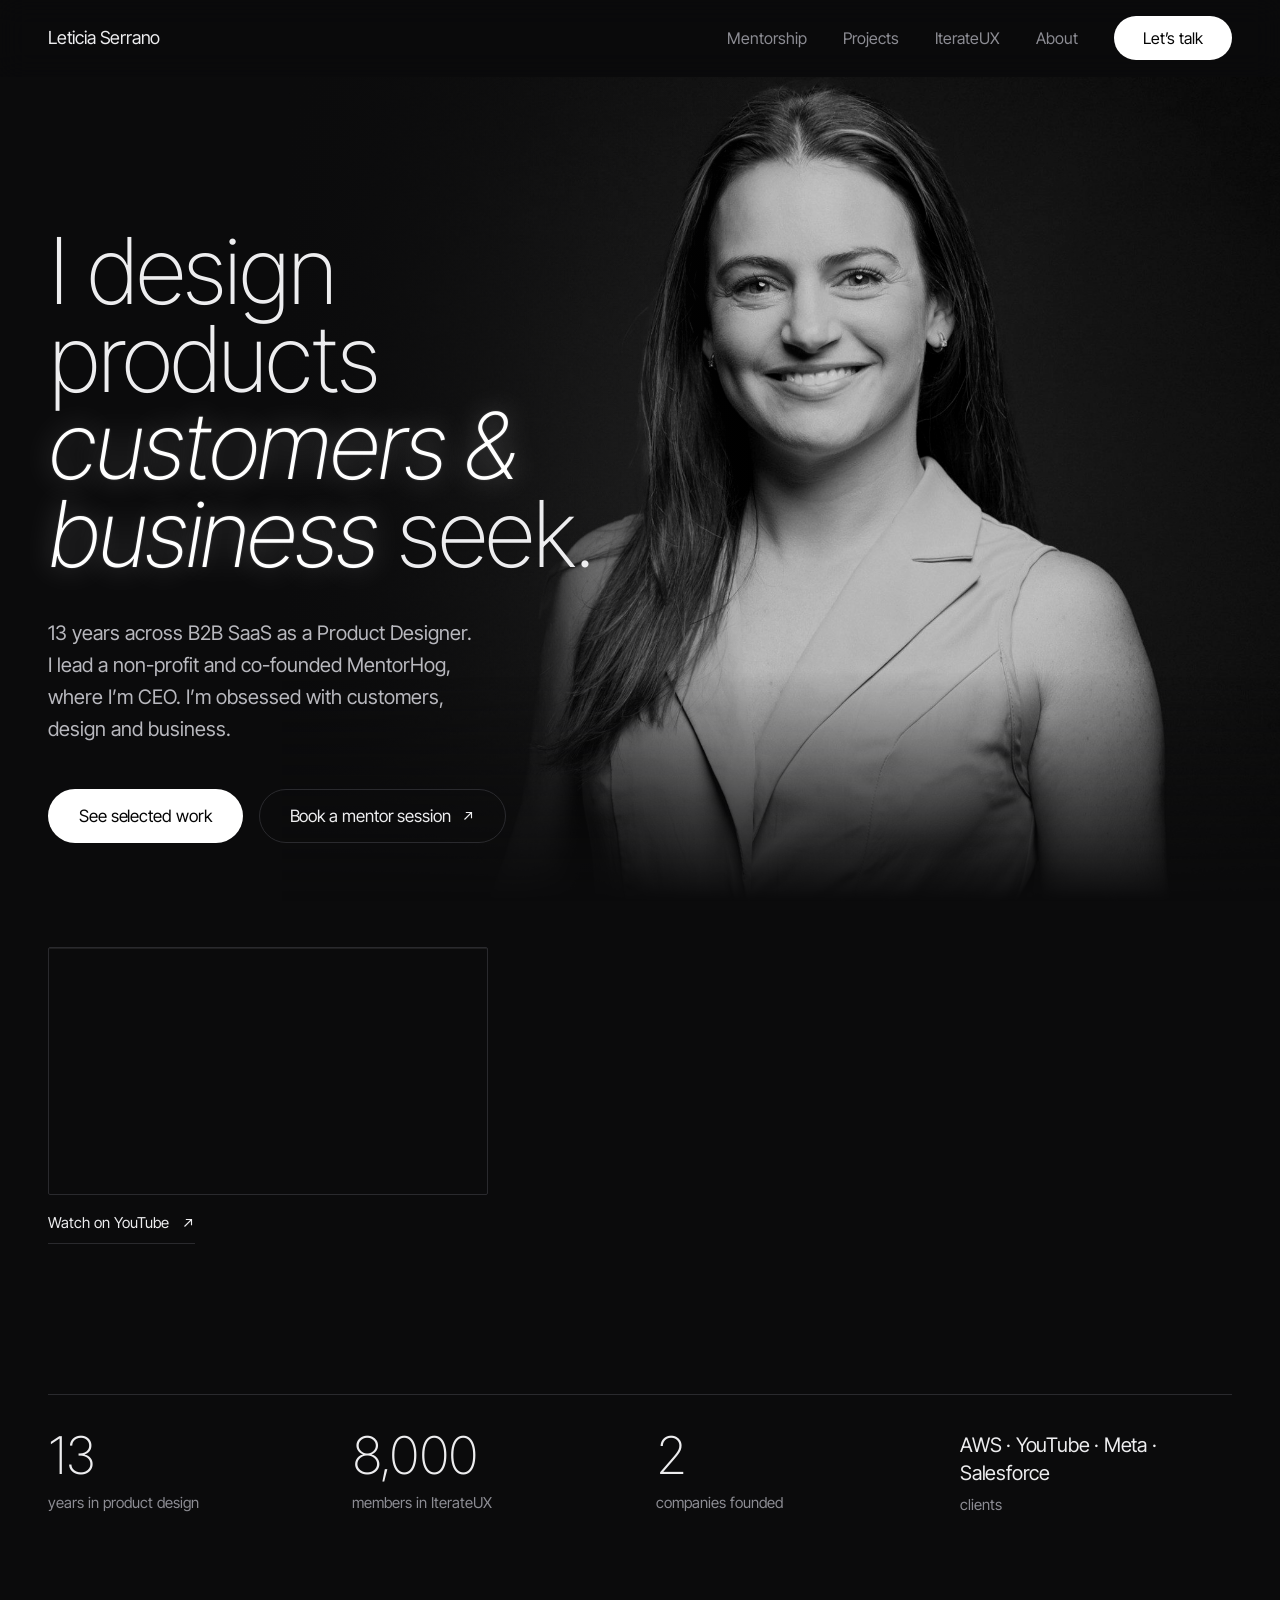
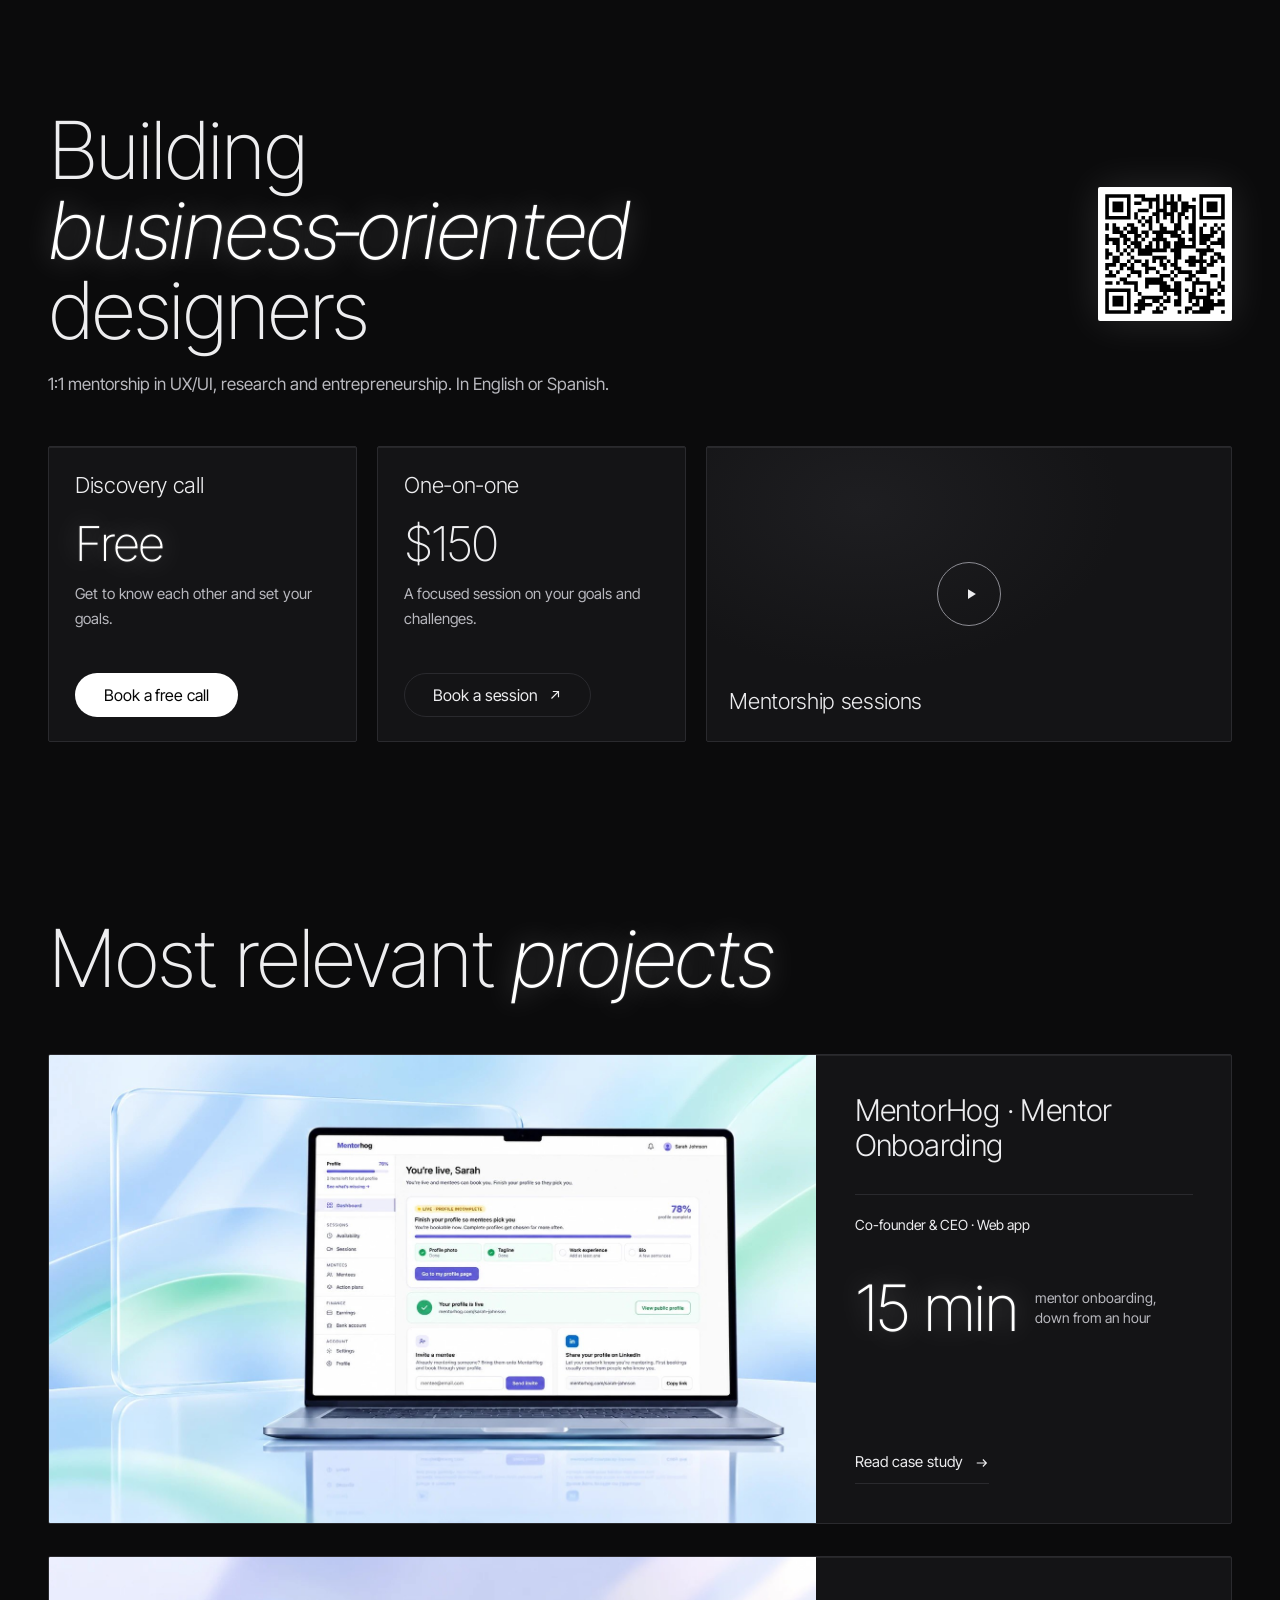
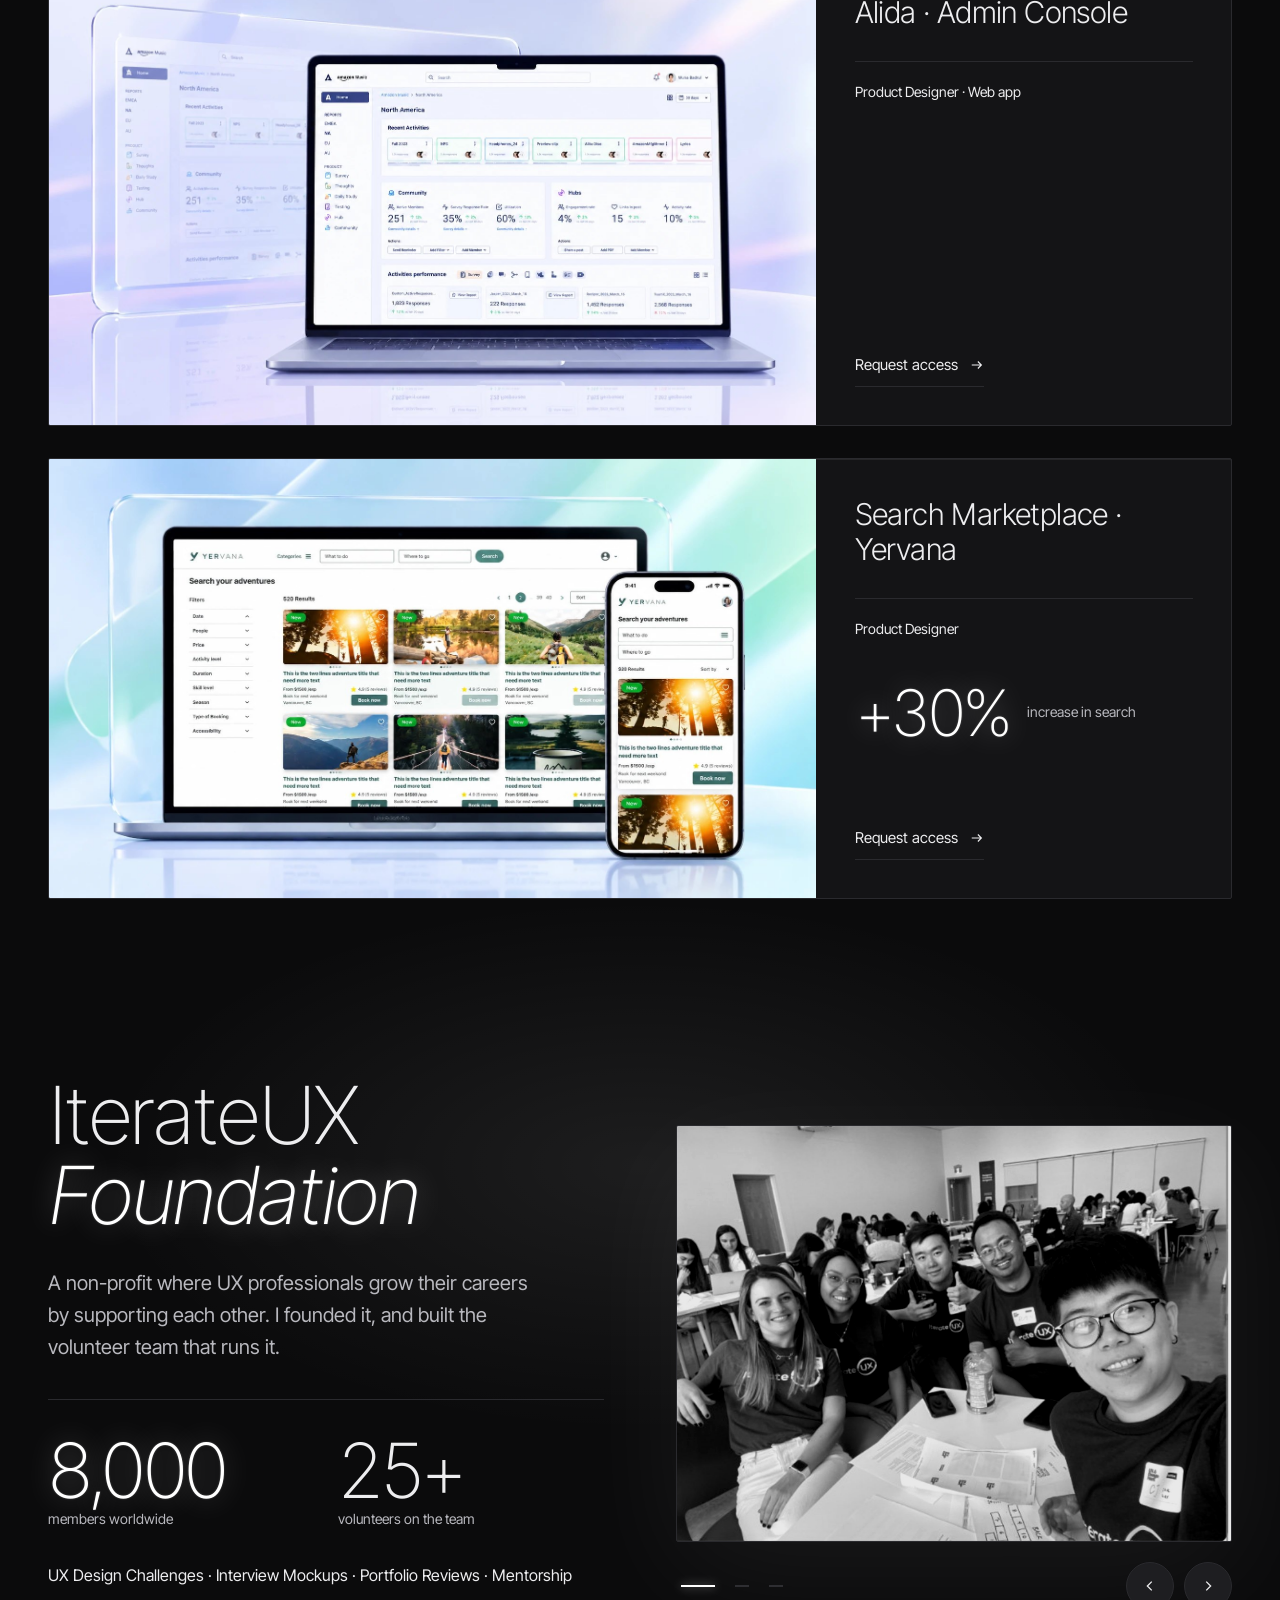
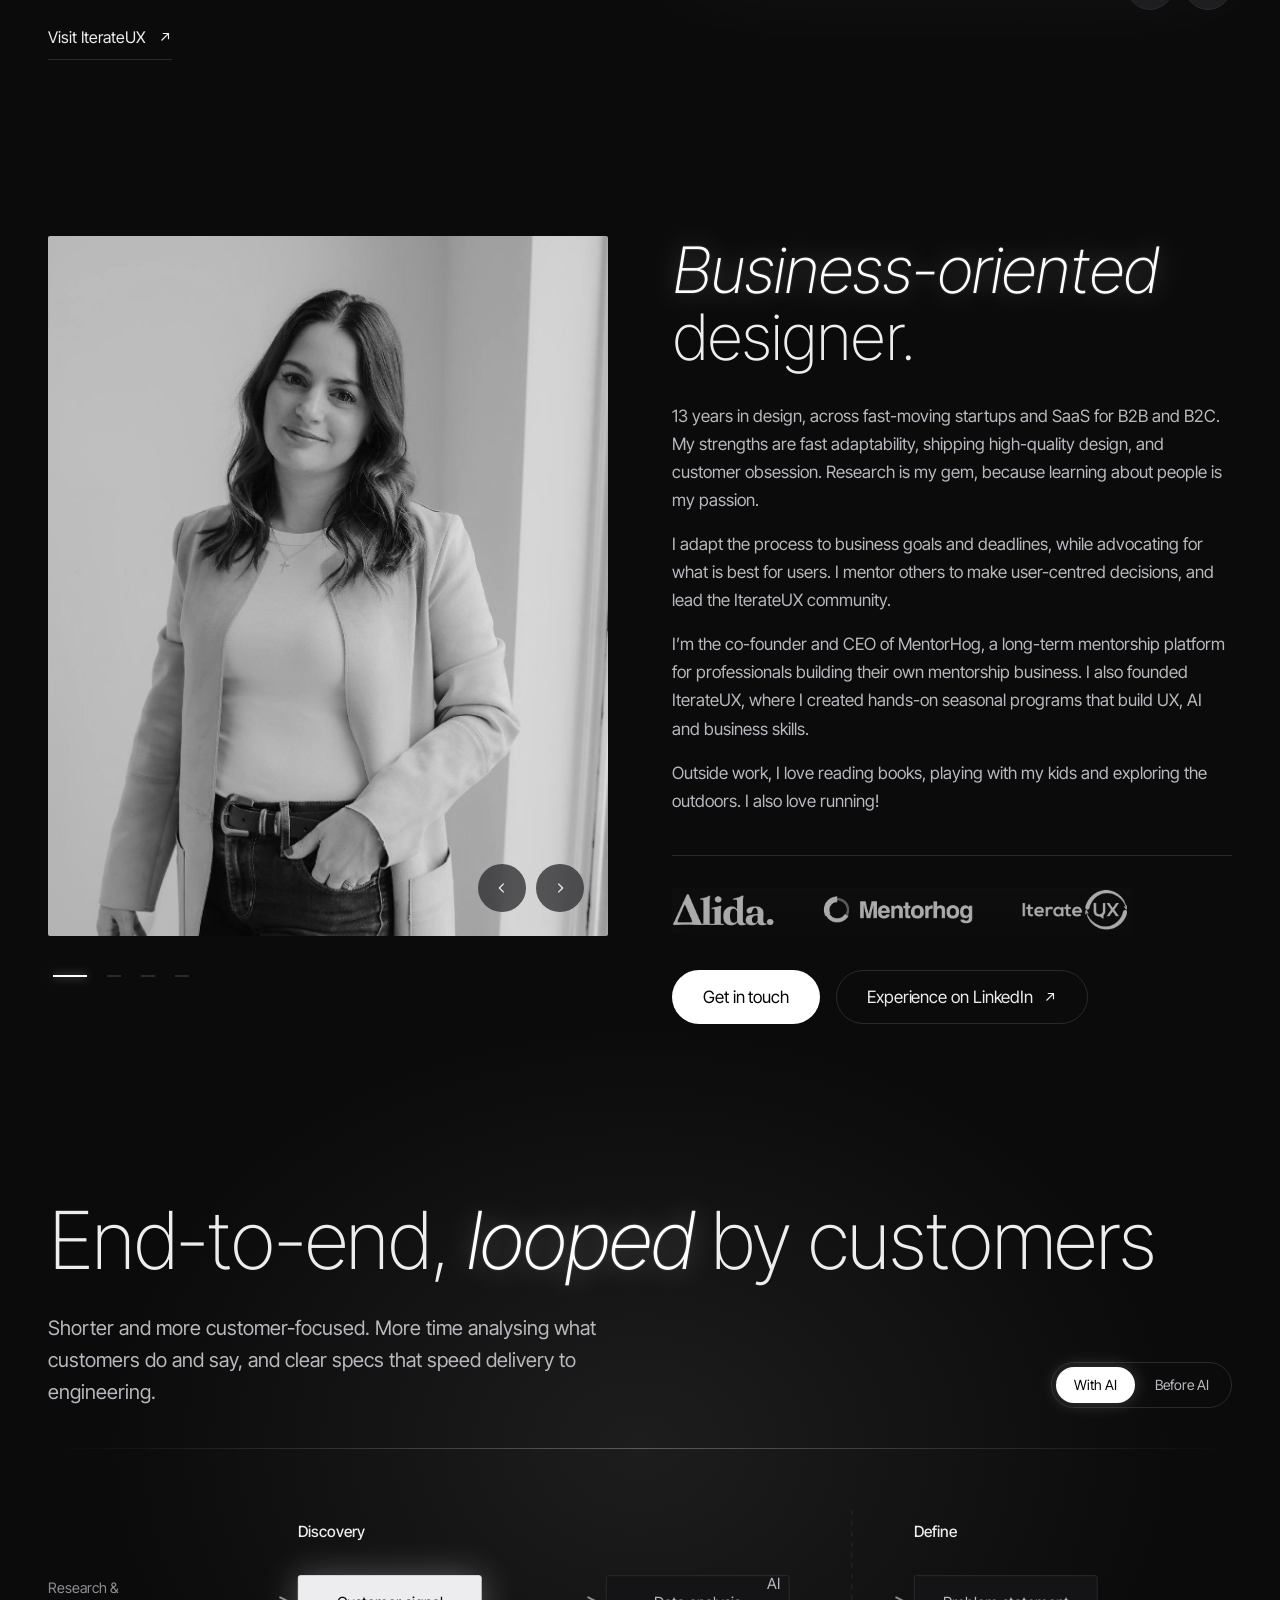
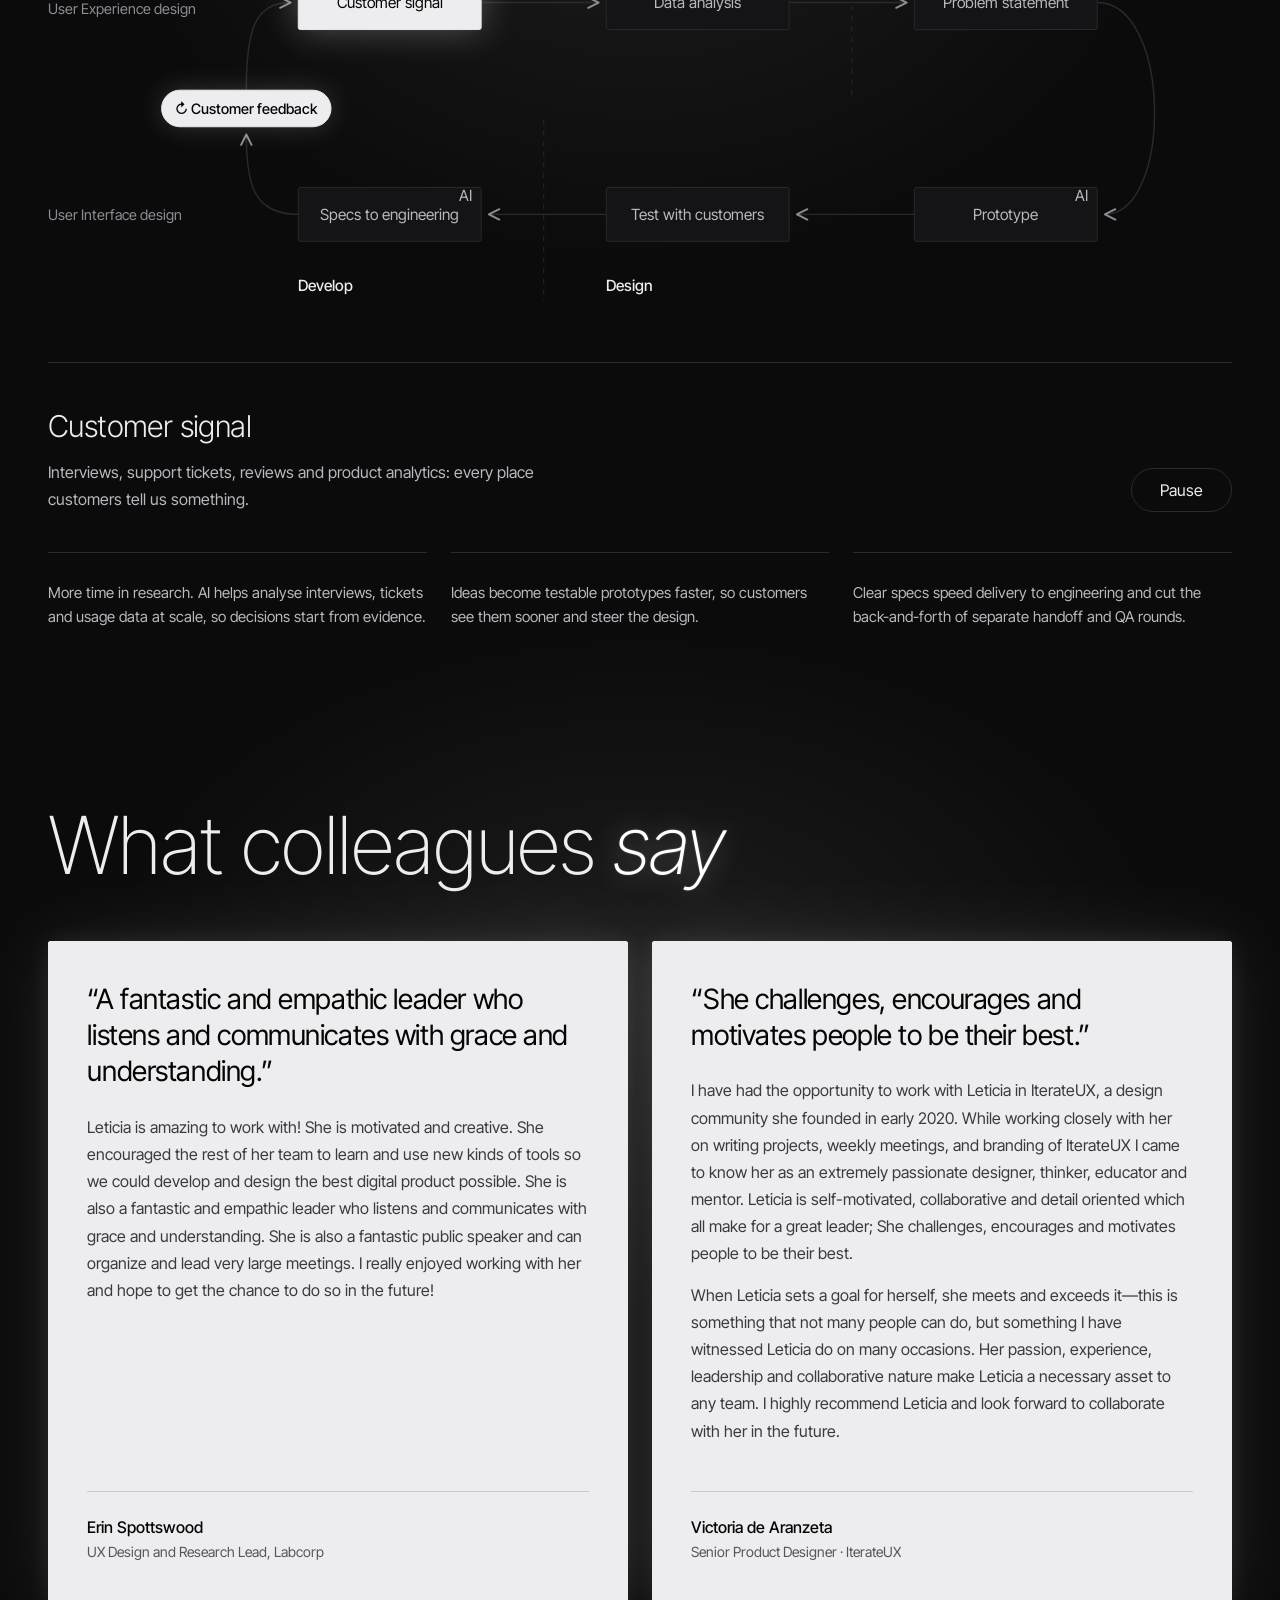
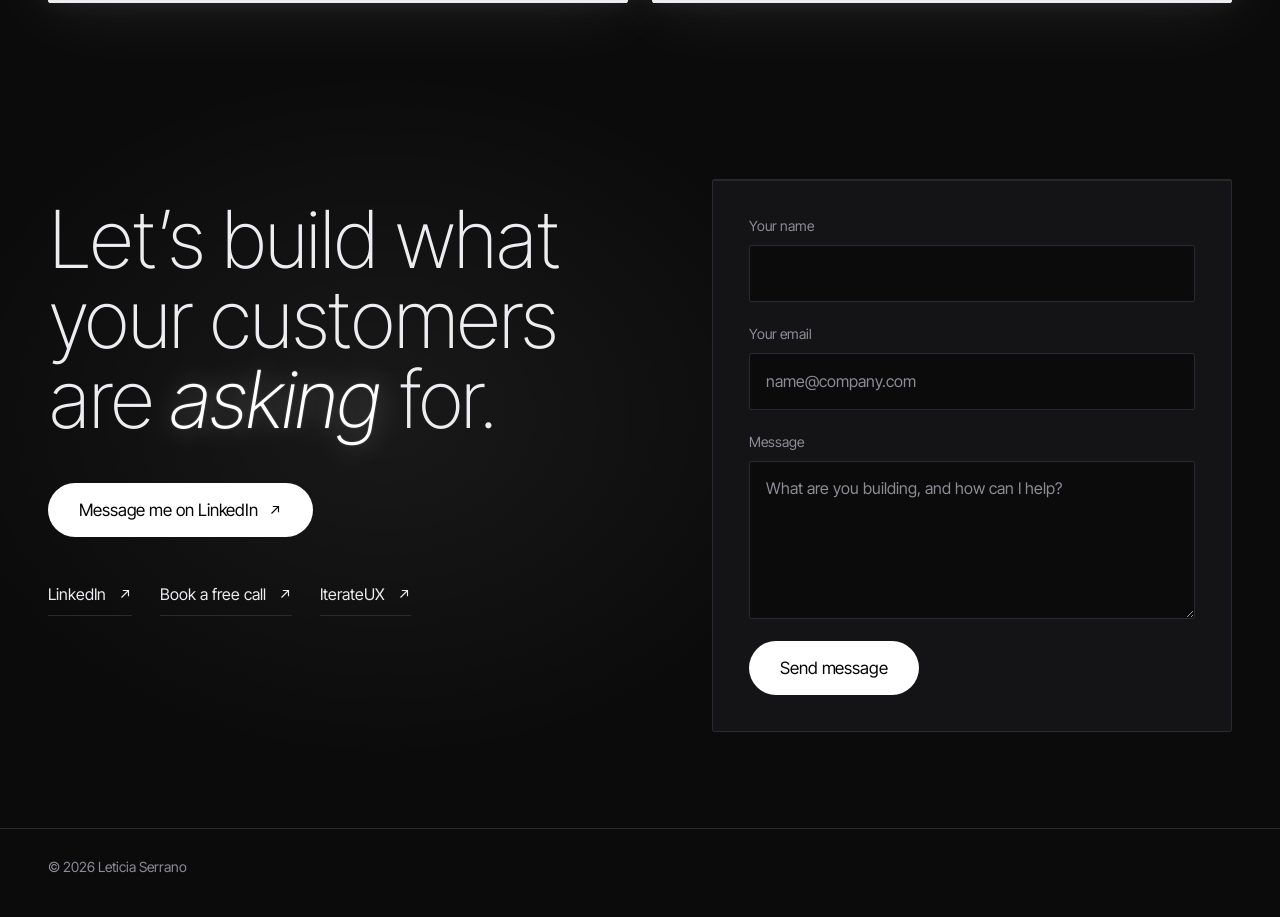
==== index.html @ 57ed372b "Leticia Serrano portfolio Static site for serranoleticia.com: home page, password-protected MentorHo" ====
<!doctype html>
<html lang="en" class="no-js">
<head>
  <meta charset="utf-8">
  <meta name="viewport" content="width=device-width, initial-scale=1">
  <title>Leticia Serrano</title>
  <meta name="description" content="Product designer with 13 years across B2B SaaS. I lead a non-profit and co-founded MentorHog, where I'm CEO. Obsessed with customers, design and business.">
  <meta name="theme-color" content="#0b0b0c">
  <meta property="og:title" content="Leticia Serrano: I design products customers &amp; business seek.">
  <meta property="og:description" content="13 years across B2B SaaS as a product designer. I lead a non-profit and co-founded MentorHog, where I'm CEO.">
  <meta property="og:type" content="website">
  <link rel="preconnect" href="https://fonts.googleapis.com">
  <link rel="preconnect" href="https://fonts.gstatic.com" crossorigin>
  <link rel="stylesheet" href="https://fonts.googleapis.com/css2?family=Inter+Tight:ital,wght@0,200;0,300;0,400;0,500;1,200;1,300&display=swap">
  <link rel="stylesheet" href="assets/styles.css">
</head>
<body>
  <a class="skip" href="#main">Skip to content</a>

  <header class="nav">
    <div class="wrap nav__inner">
      <a class="nav__brand" href="#top">Leticia Serrano</a>
      <button class="nav__toggle" type="button" aria-expanded="false" aria-controls="nav-links">Menu</button>
      <ul class="nav__links" id="nav-links">
        <li><a href="#mentoring">Mentorship</a></li>
        <li><a href="#projects">Projects</a></li>
        <li><a href="#iterateux">IterateUX</a></li>
        <li><a href="#about">About</a></li>
        <li><a class="btn btn--primary" href="#contact">Let’s talk</a></li>
      </ul>
    </div>
  </header>

  <main id="main">
    <!-- Hero -->
    <section class="hero hero--photo" id="top" data-spotlight>
      <!-- Full-screen portrait: black and white, with a light that reveals colour under the cursor -->
      <div class="hero__photo">
        <div class="hero__frame">
          <img class="hero__img" src="assets/img/hero-portrait.jpg" alt="Portrait of Leticia Serrano" width="2000" height="1334" fetchpriority="high">
          <img class="hero__img hero__img--color" src="assets/img/hero-portrait.jpg" alt="" aria-hidden="true" width="2000" height="1334">
          <span class="hero__shade" aria-hidden="true"></span>
        </div>
      </div>
      <div class="wrap">
        <h1 class="display-xl hero__title reveal">I design products <span class="lit">customers &amp; business</span> seek.</h1>
        <div class="hero__row">
          <div>
            <p class="body-l hero__lede reveal">13 years across B2B SaaS as a Product Designer. I lead a non-profit and co-founded MentorHog, where I’m CEO. I’m obsessed with customers, design and business.</p>
            <div class="hero__ctas reveal">
              <a class="btn btn--primary btn--lg" href="#projects">See selected work</a>
              <a class="btn btn--ghost btn--lg" href="https://mentorhog.com/mentors/mtr_P4smFbxZ8E8dBrhaFeLAexER" target="_blank" rel="noopener">Book a mentor session <svg class="arrow arrow--ne" viewBox="0 0 16 16" fill="none" stroke="currentColor" stroke-width="1.3" aria-hidden="true"><path d="M4 12L12 4M5.5 4H12v6.5"/></svg></a>
            </div>
          </div>

          <!-- YouTube loads only on click (faster page, no YouTube cookies until someone chooses to watch). -->
          <!-- data-autoplay: starts muted on load (browsers block autoplay with sound). Remove it to go back to click-to-play. -->
          <figure class="video reveal" data-video="9iLDzg0wjt0" data-start="0" data-autoplay>
            <button class="video__play" type="button" aria-label="Play the interview with Jakob Nielsen">
              <!-- Thumbnail comes from YouTube's image server; if it can't load, the dark card shows instead -->
              <img class="video__thumb" src="https://i.ytimg.com/vi/9iLDzg0wjt0/maxresdefault.jpg" alt="" loading="lazy" decoding="async" referrerpolicy="no-referrer">
              <span class="video__icon" aria-hidden="true">
                <svg width="18" height="18" viewBox="0 0 24 24" fill="currentColor"><path d="M8 5.5v13l10.5-6.5z"/></svg>
              </span>
              <span class="video__title">With Jakob Nielsen</span>
            </button>
            <figcaption class="video__cap">
              <!-- TODO: one line on what the interview covers -->
              <a class="link" href="https://www.youtube.com/watch?v=9iLDzg0wjt0" target="_blank" rel="noopener">Watch on YouTube
                <svg class="arrow arrow--ne" viewBox="0 0 16 16" fill="none" stroke="currentColor" stroke-width="1.3" aria-hidden="true"><path d="M4 12L12 4M5.5 4H12v6.5"/></svg>
              </a>
            </figcaption>
          </figure>
        </div>

        <dl class="stats reveal">
          <div><dt class="stat__value">13</dt><dd class="stat__label" style="margin:6px 0 0">years in product design</dd></div>
          <div><dt class="stat__value">8,000</dt><dd class="stat__label" style="margin:6px 0 0">members in IterateUX</dd></div>
          <div><dt class="stat__value">2</dt><dd class="stat__label" style="margin:6px 0 0">companies founded</dd></div>
          <div><dt class="stat__value stat__value--text">AWS · YouTube · Meta · Salesforce</dt><dd class="stat__label" style="margin:6px 0 0">clients</dd></div>
        </dl>
      </div>
    </section>

    <!-- Mentoring -->
    <section class="section" id="mentoring" aria-labelledby="mentoring-title">
      <div class="wrap">
        <div class="mentoring-head reveal">
          <div>
            <h2 class="display" id="mentoring-title" style="max-width:18ch">Building <span class="lit" style="white-space:nowrap">business&#8209;oriented</span> designers</h2>
            <p class="body" style="margin-top:20px;font-size:17px">1:1 mentorship in UX/UI, research and entrepreneurship. In English or Spanish.</p>
          </div>
          <!-- QR encodes the MentorHog profile URL. If that URL changes, regenerate assets/img/qr-mentorhog.svg -->
          <a class="qr" href="https://mentorhog.com/mentors/mtr_P4smFbxZ8E8dBrhaFeLAexER" target="_blank" rel="noopener" aria-label="Book a mentoring session on MentorHog"><img src="assets/img/qr-mentorhog.svg" alt="" width="134" height="134"></a>
        </div>

        <div class="offers">
          <article class="card offer reveal">
            <div class="offer__head"><h3 class="h3 offer__name">Discovery call</h3></div>
            <p class="offer__price glow">Free</p>
            <p class="body">Get to know each other and set your goals.</p>
            <a class="btn btn--primary " href="https://mentorhog.com/mentors/mtr_P4smFbxZ8E8dBrhaFeLAexER" target="_blank" rel="noopener">Book a free call</a>
          </article>
          <article class="card offer reveal">
            <div class="offer__head"><h3 class="h3 offer__name">One-on-one</h3></div>
            <p class="offer__price">$150</p>
            <p class="body">A focused session on your goals and challenges.</p>
            <a class="btn btn--ghost " href="https://mentorhog.com/mentors/mtr_P4smFbxZ8E8dBrhaFeLAexER" target="_blank" rel="noopener">Book a session
              <svg class="arrow" viewBox="0 0 16 16" fill="none" stroke="currentColor" stroke-width="1.3" aria-hidden="true"><path d="M4 12L12 4M5.5 4H12v6.5"/></svg>
            </a>
          </article>
          <div class="offers__video reveal">
            <figure class="video" data-video="arRWCrsRCpI" data-start="0">
              <button class="video__play" type="button" aria-label="Play the video about my mentorship sessions">
                <img class="video__thumb" src="https://i.ytimg.com/vi/arRWCrsRCpI/maxresdefault.jpg" alt="" loading="lazy" decoding="async" referrerpolicy="no-referrer">
                <span class="video__icon" aria-hidden="true">
                  <svg width="18" height="18" viewBox="0 0 24 24" fill="currentColor"><path d="M8 5.5v13l10.5-6.5z"/></svg>
                </span>
                <span class="video__title">Mentorship sessions</span>
              </button>
            </figure>
          </div>
        </div>
      </div>
    </section>

    <!-- Projects -->
    <section class="section" id="projects" aria-labelledby="projects-title">
      <div class="wrap">
        <div class="section-head reveal">
          <h2 class="display" id="projects-title">Most relevant <span class="lit">projects</span></h2>
        </div>

        <div class="projects">
          <article class="project reveal">
            <a class="project__media" href="case-study/mentor-onboarding.html" tabindex="-1" aria-hidden="true"><img src="assets/img/mentorhog-dashboard.jpg" alt="" loading="lazy" width="1606" height="979"></a>
            <div class="project__body">
              <h3 class="project__title">MentorHog · Mentor Onboarding</h3>
              <p class="project__meta">Co-founder &amp; CEO · Web app</p>
              <div class="project__metric">
                <span class="num glow">15 min</span>
                <span class="what">mentor onboarding, down from an hour</span>
              </div>
              <a class="link" href="case-study/mentor-onboarding.html">Read case study
                <svg class="arrow" viewBox="0 0 16 16" fill="none" stroke="currentColor" stroke-width="1.3" aria-hidden="true"><path d="M2 8h11M9 4l4 4-4 4"/></svg>
              </a>
            </div>
          </article>

          <article class="project reveal">
            <div class="project__media"><img src="assets/img/alida-console.jpg" alt="Alida admin console on a laptop: recent activities, community and hub metrics for North America" loading="lazy" width="1605" height="980"></div>
            <div class="project__body">
              <h3 class="project__title">Alida · Admin Console</h3>
              <p class="project__meta">Product Designer · Web app</p>
              <a class="link" href="case-study/alida-admin-console.html">Request access
                <svg class="arrow" viewBox="0 0 16 16" fill="none" stroke="currentColor" stroke-width="1.3" aria-hidden="true"><path d="M2 8h11M9 4l4 4-4 4"/></svg>
              </a>
            </div>
          </article>

          <article class="project reveal">
            <div class="project__media"><img src="assets/img/yervana-marketplace.jpg" alt="Yervana adventure marketplace: search results with filters on a laptop and the same search on a phone" loading="lazy" width="1658" height="949"></div>
            <div class="project__body">
              <h3 class="project__title">Search Marketplace · Yervana</h3>
              <p class="project__meta">Product Designer</p>
              <div class="project__metric">
                <span class="num glow">+30%</span>
                <span class="what">increase in search</span>
              </div>
              <a class="link" href="case-study/yervana-marketplace.html">Request access
                <svg class="arrow" viewBox="0 0 16 16" fill="none" stroke="currentColor" stroke-width="1.3" aria-hidden="true"><path d="M2 8h11M9 4l4 4-4 4"/></svg>
              </a>
            </div>
          </article>
        </div>
      </div>
    </section>

    <!-- IterateUX -->
    <section class="section section--spot" id="iterateux" aria-labelledby="iux-title">
      <div class="wrap split">
        <div class="reveal">
          <h2 class="display" id="iux-title">IterateUX<br><span class="lit">Foundation</span></h2>
          <p class="body-l" style="margin-top:32px;max-width:40ch">A non-profit where UX professionals grow their careers by supporting each other. I founded it, and built the volunteer team that runs it.</p>
          <div class="metrics-2">
            <div><div class="big-num glow">8,000</div><div class="small" style="color:var(--soft)">members worldwide</div></div>
            <div><div class="big-num">25+</div><div class="small" style="color:var(--soft)">volunteers on the team</div></div>
          </div>
          <p style="margin:32px 0 0;color:var(--ink)">UX Design Challenges · Interview Mockups · Portfolio Reviews · Mentorship</p>
          <!-- TODO: confirm the IterateUX URL -->
          <a class="link" href="https://iterateux.com" target="_blank" rel="noopener" style="margin-top:36px">Visit IterateUX
            <svg class="arrow arrow--ne" viewBox="0 0 16 16" fill="none" stroke="currentColor" stroke-width="1.3" aria-hidden="true"><path d="M4 12L12 4M5.5 4H12v6.5"/></svg>
          </a>
        </div>
        <div class="carousel carousel--wide reveal" data-carousel tabindex="0" aria-roledescription="carousel" aria-label="Photos of the IterateUX team">
          <div class="carousel__track">
            <div class="carousel__slide is-active" aria-roledescription="slide" aria-label="1 of 3">
              <img src="assets/img/iterateux-team.jpg" alt="Leticia with IterateUX volunteers at a full in-person community event" loading="lazy" width="1722" height="1284">
            </div>
            <div class="carousel__slide" aria-roledescription="slide" aria-label="2 of 3">
              <img src="assets/img/iterateux-event.jpg" alt="Around forty IterateUX members posing together after an in-person workshop" loading="lazy" width="1600" height="1200">
            </div>
            <div class="carousel__slide carousel__slide--fit" aria-roledescription="slide" aria-label="3 of 3">
              <!-- Other volunteers' names are blurred: get their OK before showing names on a public site -->
              <img src="assets/img/iterateux-call.jpg" alt="Leticia and eight IterateUX volunteers on a holiday video call" loading="lazy" width="1600" height="937">
            </div>
          </div>
          <div class="carousel__foot">
            <div class="carousel__dots">
              <button class="carousel__dot" type="button" aria-label="Show photo 1"></button>
              <button class="carousel__dot" type="button" aria-label="Show photo 2"></button>
              <button class="carousel__dot" type="button" aria-label="Show photo 3"></button>
            </div>
            <div class="carousel__btns">
              <button class="carousel__btn" type="button" data-prev aria-label="Previous photo">
                <svg width="14" height="14" viewBox="0 0 16 16" fill="none" stroke="currentColor" stroke-width="1.5" aria-hidden="true"><path d="M10 3L5 8l5 5"/></svg>
              </button>
              <button class="carousel__btn" type="button" data-next aria-label="Next photo">
                <svg width="14" height="14" viewBox="0 0 16 16" fill="none" stroke="currentColor" stroke-width="1.5" aria-hidden="true"><path d="M6 3l5 5-5 5"/></svg>
              </button>
            </div>
          </div>
        </div>
      </div>
    </section>

    <!-- About -->
    <section class="section" id="about" aria-labelledby="about-title">
      <div class="wrap about">
        <div class="carousel reveal" data-carousel tabindex="0" aria-roledescription="carousel" aria-label="Photos of Leticia">
          <div class="carousel__track">
            <div class="carousel__slide is-active" aria-roledescription="slide" aria-label="1 of 4">
              <img src="assets/img/about-1-portrait.jpg" alt="Leticia Serrano smiling, in a light blazer against a white wall" width="1179" height="1649">
            </div>
            <div class="carousel__slide" aria-roledescription="slide" aria-label="2 of 4">
              <img src="assets/img/about-2-sofa.jpg" alt="Leticia smiling, seated on a sofa in a white shirt" loading="lazy" width="1200" height="1600">
            </div>
            <div class="carousel__slide" aria-roledescription="slide" aria-label="3 of 4">
              <img src="assets/img/about-3-reading.jpg" alt="Leticia reading a book on product design at home" loading="lazy" width="1179" height="1641">
            </div>
            <div class="carousel__slide" aria-roledescription="slide" aria-label="4 of 4">
              <img src="assets/img/about-4-laptop.jpg" alt="Leticia laughing on a sofa with her laptop" loading="lazy" width="1179" height="1646">
            </div>
            <div class="carousel__btns">
              <button class="carousel__btn" type="button" data-prev aria-label="Previous photo">
                <svg width="14" height="14" viewBox="0 0 16 16" fill="none" stroke="currentColor" stroke-width="1.5" aria-hidden="true"><path d="M10 3L5 8l5 5"/></svg>
              </button>
              <button class="carousel__btn" type="button" data-next aria-label="Next photo">
                <svg width="14" height="14" viewBox="0 0 16 16" fill="none" stroke="currentColor" stroke-width="1.5" aria-hidden="true"><path d="M6 3l5 5-5 5"/></svg>
              </button>
            </div>
          </div>
          <div class="carousel__dots">
            <button class="carousel__dot" type="button" aria-label="Show photo 1"></button>
            <button class="carousel__dot" type="button" aria-label="Show photo 2"></button>
            <button class="carousel__dot" type="button" aria-label="Show photo 3"></button>
            <button class="carousel__dot" type="button" aria-label="Show photo 4"></button>
          </div>
        </div>

        <div class="reveal">
          <h2 class="h1" id="about-title" style="font-weight:200;font-size:clamp(40px,5vw,64px)"><span class="lit">Business-oriented</span> designer.</h2>
          <p class="body" style="margin-top:32px;font-size:17px">13 years in design, across fast-moving startups and SaaS for B2B and B2C. My strengths are fast adaptability, shipping high-quality design, and customer obsession. Research is my gem, because learning about people is my passion.</p>
          <p class="body" style="margin-top:16px;font-size:17px">I adapt the process to business goals and deadlines, while advocating for what is best for users. I mentor others to make user-centred decisions, and lead the IterateUX community.</p>
          <p class="body about-personal">I’m the co-founder and CEO of MentorHog, a long-term mentorship platform for professionals building their own mentorship business. I also founded IterateUX, where I created hands-on seasonal programs that build UX, AI and business skills.</p>
          <p class="body about-personal">Outside work, I love reading books, playing with my kids and exploring the outdoors. I also love running!</p>

          <div class="logos">
            <img src="assets/img/logos.jpg" alt="Alida, MentorHog, IterateUX" width="1319" height="133">
          </div>
          <div class="hero__ctas" style="margin-top:36px">
            <a class="btn btn--primary btn--lg" href="#contact">Get in touch</a>
            <a class="btn btn--ghost btn--lg" href="https://www.linkedin.com/in/leticiacserrano/" target="_blank" rel="noopener">Experience on LinkedIn <svg class="arrow arrow--ne" viewBox="0 0 16 16" fill="none" stroke="currentColor" stroke-width="1.3" aria-hidden="true"><path d="M4 12L12 4M5.5 4H12v6.5"/></svg></a>
          </div>
        </div>
      </div>
    </section>

    <!-- Process -->
    <section class="section section--spot" id="process" aria-labelledby="process-title">
      <div class="wrap">
        <h2 class="display reveal" id="process-title">End-to-end, <span class="lit">looped</span> by customers</h2>
        <div class="flow reveal" data-flow>
          <div class="flow-head">
            <p class="body-l flow-intro" data-flow-intro>Shorter and more customer-focused. More time analysing what customers do and say, and clear specs that speed delivery to engineering.</p>
            <div class="flow-switch">
              <div class="seg" role="group" aria-label="Compare processes"><button type="button" data-flow-tab="ai" aria-pressed="true">With AI</button><button type="button" data-flow-tab="old" aria-pressed="false">Before AI</button></div>
            </div>
          </div>
          <hr class="beam" style="margin-top:40px">
          <div class="flow-mode" data-flow-mode="ai">
            <svg class="flow-svg" viewBox="0 0 1230 450" role="group" aria-label="With AI: 6 steps across two tracks, looped by customer feedback">
              <defs><marker id="flow-arrow-ai" viewBox="0 0 10 10" refX="9" refY="5" markerWidth="9" markerHeight="9" orient="auto-start-reverse"><path d="M1 1L9 5L1 9" class="flow-arrowhead"/></marker></defs>
              <line class="flow-divider" x1="835" y1="22" x2="835" y2="216"/>
              <line class="flow-divider" x1="515" y1="240" x2="515" y2="428"/>
              <text class="flow-phase" x="260" y="50">Discovery</text><text class="flow-phase" x="900" y="50">Define</text><text class="flow-phase" x="260" y="418">Develop</text><text class="flow-phase" x="580" y="418">Design</text>
              <text class="flow-track" x="0" y="108">Research &amp;</text>
              <text class="flow-track" x="0" y="130">User Experience design</text>
              <text class="flow-track" x="0" y="338" dominant-baseline="central">User Interface design</text>
              <path class="flow-edge" data-from="signal" d="M450 118 H572" marker-end="url(#flow-arrow-ai)"/><path class="flow-edge" data-from="analysis" d="M770 118 H892" marker-end="url(#flow-arrow-ai)"/><path class="flow-edge" data-from="problem" d="M1090 118 C1168 118 1168 338 1098 338" marker-end="url(#flow-arrow-ai)"/><path class="flow-edge" data-from="prototype" d="M900 338 H778" marker-end="url(#flow-arrow-ai)"/><path class="flow-edge" data-from="test" d="M580 338 H458" marker-end="url(#flow-arrow-ai)"/><path class="flow-edge" data-from="specs" d="M260 338 C214 338 206 308 206 255" marker-end="url(#flow-arrow-ai)"/><path class="flow-edge" data-from="feedback" d="M206 209 C206 148 214 118 252 118" marker-end="url(#flow-arrow-ai)"/>
              <g class="flow-node" data-step="signal" tabindex="0" role="button" aria-pressed="false" aria-label="Customer signal, Discovery"><rect x="260" y="90" width="190" height="56" rx="2"/><text x="355.0" y="118.0" text-anchor="middle" dominant-baseline="central">Customer signal</text></g><g class="flow-node flow-node--ai" data-step="analysis" tabindex="0" role="button" aria-pressed="false" aria-label="Data analysis, Discovery, AI-assisted"><rect x="580" y="90" width="190" height="56" rx="2"/><text x="675.0" y="118.0" text-anchor="middle" dominant-baseline="central">Data analysis</text><text class="flow-ai" x="760" y="104" text-anchor="end">AI</text></g><g class="flow-node" data-step="problem" tabindex="0" role="button" aria-pressed="false" aria-label="Problem statement, Define"><rect x="900" y="90" width="190" height="56" rx="2"/><text x="995.0" y="118.0" text-anchor="middle" dominant-baseline="central">Problem statement</text></g><g class="flow-node flow-node--ai" data-step="prototype" tabindex="0" role="button" aria-pressed="false" aria-label="Prototype, Design, AI-assisted"><rect x="900" y="310" width="190" height="56" rx="2"/><text x="995.0" y="338.0" text-anchor="middle" dominant-baseline="central">Prototype</text><text class="flow-ai" x="1080" y="324" text-anchor="end">AI</text></g><g class="flow-node" data-step="test" tabindex="0" role="button" aria-pressed="false" aria-label="Test with customers, Design"><rect x="580" y="310" width="190" height="56" rx="2"/><text x="675.0" y="338.0" text-anchor="middle" dominant-baseline="central">Test with customers</text></g><g class="flow-node flow-node--ai" data-step="specs" tabindex="0" role="button" aria-pressed="false" aria-label="Specs to engineering, Develop, AI-assisted"><rect x="260" y="310" width="190" height="56" rx="2"/><text x="355.0" y="338.0" text-anchor="middle" dominant-baseline="central">Specs to engineering</text><text class="flow-ai" x="440" y="324" text-anchor="end">AI</text></g>
              <g class="flow-node flow-node--lit" data-step="feedback" tabindex="0" role="button" aria-pressed="false" aria-label="Customer feedback, back to the start"><rect x="118" y="209" width="176" height="38" rx="19"/><text x="206" y="228" text-anchor="middle" dominant-baseline="central">↻ Customer feedback</text></g>
            </svg>
            <ol class="flow-list" aria-label="With AI steps">
              <li><button class="flow-item" type="button" data-step="signal" aria-pressed="false"><span class="flow-item__label">Customer signal</span></button></li>
              <li><button class="flow-item" type="button" data-step="analysis" aria-pressed="false"><span class="flow-item__label">Data analysis</span><span class="flow-item__ai">AI</span></button></li>
              <li><button class="flow-item" type="button" data-step="problem" aria-pressed="false"><span class="flow-item__label">Problem statement</span></button></li>
              <li><button class="flow-item" type="button" data-step="prototype" aria-pressed="false"><span class="flow-item__label">Prototype</span><span class="flow-item__ai">AI</span></button></li>
              <li><button class="flow-item" type="button" data-step="test" aria-pressed="false"><span class="flow-item__label">Test with customers</span></button></li>
              <li><button class="flow-item" type="button" data-step="specs" aria-pressed="false"><span class="flow-item__label">Specs to engineering</span><span class="flow-item__ai">AI</span></button></li>
              <li><button class="flow-item flow-item--lit" type="button" data-step="feedback" aria-pressed="false"><span class="flow-item__label">Customer feedback</span></button></li>
            </ol>
          </div>
          <div class="flow-mode" data-flow-mode="old" hidden>
            <svg class="flow-svg" viewBox="0 0 1230 450" role="group" aria-label="Before AI: 8 steps across two tracks, looped by customer feedback">
              <defs><marker id="flow-arrow-old" viewBox="0 0 10 10" refX="9" refY="5" markerWidth="9" markerHeight="9" orient="auto-start-reverse"><path d="M1 1L9 5L1 9" class="flow-arrowhead"/></marker></defs>
              <line class="flow-divider" x1="675" y1="22" x2="675" y2="216"/>
              <line class="flow-divider" x1="675" y1="240" x2="675" y2="428"/>
              <text class="flow-phase" x="260" y="50">Discovery</text><text class="flow-phase" x="687" y="50">Define</text><text class="flow-phase" x="260" y="418">Develop</text><text class="flow-phase" x="687" y="418">Design</text>
              <text class="flow-track" x="0" y="108">Research &amp;</text>
              <text class="flow-track" x="0" y="130">User Experience design</text>
              <text class="flow-track" x="0" y="338" dominant-baseline="central">User Interface design</text>
              <path class="flow-edge" data-from="req" d="M450 118 H465" marker-end="url(#flow-arrow-old)"/><path class="flow-edge" data-from="research" d="M663 118 H679" marker-end="url(#flow-arrow-old)"/><path class="flow-edge" data-from="problem-old" d="M877 118 H892" marker-end="url(#flow-arrow-old)"/><path class="flow-edge" data-from="solution" d="M1090 118 C1168 118 1168 338 1098 338" marker-end="url(#flow-arrow-old)"/><path class="flow-edge" data-from="design" d="M900 338 H885" marker-end="url(#flow-arrow-old)"/><path class="flow-edge" data-from="testing" d="M687 338 H671" marker-end="url(#flow-arrow-old)"/><path class="flow-edge" data-from="handoffs" d="M473 338 H458" marker-end="url(#flow-arrow-old)"/><path class="flow-edge" data-from="qa" d="M260 338 C214 338 206 308 206 255" marker-end="url(#flow-arrow-old)"/><path class="flow-edge" data-from="feedback" d="M206 209 C206 148 214 118 252 118" marker-end="url(#flow-arrow-old)"/>
              <g class="flow-node" data-step="req" tabindex="0" role="button" aria-pressed="false" aria-label="Requirements, Discovery"><rect x="260" y="90" width="190" height="56" rx="2"/><text x="355.0" y="118.0" text-anchor="middle" dominant-baseline="central">Requirements</text></g><g class="flow-node" data-step="research" tabindex="0" role="button" aria-pressed="false" aria-label="Research, Discovery"><rect x="473" y="90" width="190" height="56" rx="2"/><text x="568.0" y="118.0" text-anchor="middle" dominant-baseline="central">Research</text></g><g class="flow-node" data-step="problem-old" tabindex="0" role="button" aria-pressed="false" aria-label="Problem Statement, Define"><rect x="687" y="90" width="190" height="56" rx="2"/><text x="782.0" y="118.0" text-anchor="middle" dominant-baseline="central">Problem Statement</text></g><g class="flow-node" data-step="solution" tabindex="0" role="button" aria-pressed="false" aria-label="Solution exploration, Define"><rect x="900" y="90" width="190" height="56" rx="2"/><text x="995.0" y="118.0" text-anchor="middle" dominant-baseline="central">Solution exploration</text></g><g class="flow-node" data-step="design" tabindex="0" role="button" aria-pressed="false" aria-label="Design, Design"><rect x="900" y="310" width="190" height="56" rx="2"/><text x="995.0" y="338.0" text-anchor="middle" dominant-baseline="central">Design</text></g><g class="flow-node" data-step="testing" tabindex="0" role="button" aria-pressed="false" aria-label="Testing, Design"><rect x="687" y="310" width="190" height="56" rx="2"/><text x="782.0" y="338.0" text-anchor="middle" dominant-baseline="central">Testing</text></g><g class="flow-node" data-step="handoffs" tabindex="0" role="button" aria-pressed="false" aria-label="Handoffs, Develop"><rect x="473" y="310" width="190" height="56" rx="2"/><text x="568.0" y="338.0" text-anchor="middle" dominant-baseline="central">Handoffs</text></g><g class="flow-node" data-step="qa" tabindex="0" role="button" aria-pressed="false" aria-label="Design QA, Develop"><rect x="260" y="310" width="190" height="56" rx="2"/><text x="355.0" y="338.0" text-anchor="middle" dominant-baseline="central">Design QA</text></g>
              <g class="flow-node flow-node--lit" data-step="feedback" tabindex="0" role="button" aria-pressed="false" aria-label="Customer feedback, back to the start"><rect x="118" y="209" width="176" height="38" rx="19"/><text x="206" y="228" text-anchor="middle" dominant-baseline="central">↻ Customer feedback</text></g>
            </svg>
            <ol class="flow-list" aria-label="Before AI steps">
              <li><button class="flow-item" type="button" data-step="req" aria-pressed="false"><span class="flow-item__label">Requirements</span></button></li>
              <li><button class="flow-item" type="button" data-step="research" aria-pressed="false"><span class="flow-item__label">Research</span></button></li>
              <li><button class="flow-item" type="button" data-step="problem-old" aria-pressed="false"><span class="flow-item__label">Problem Statement</span></button></li>
              <li><button class="flow-item" type="button" data-step="solution" aria-pressed="false"><span class="flow-item__label">Solution exploration</span></button></li>
              <li><button class="flow-item" type="button" data-step="design" aria-pressed="false"><span class="flow-item__label">Design</span></button></li>
              <li><button class="flow-item" type="button" data-step="testing" aria-pressed="false"><span class="flow-item__label">Testing</span></button></li>
              <li><button class="flow-item" type="button" data-step="handoffs" aria-pressed="false"><span class="flow-item__label">Handoffs</span></button></li>
              <li><button class="flow-item" type="button" data-step="qa" aria-pressed="false"><span class="flow-item__label">Design QA</span></button></li>
              <li><button class="flow-item flow-item--lit" type="button" data-step="feedback" aria-pressed="false"><span class="flow-item__label">Customer feedback</span></button></li>
            </ol>
          </div>
          <div class="flow-panel">
            <div class="flow-detail" aria-live="polite">
              <h3 class="flow-detail__title" data-flow-title>Customer signal</h3>
              <p class="body" data-flow-text>Interviews, support tickets, reviews and product analytics: every place customers tell us something.</p>
            </div>
            <div class="flow-controls">
              <button class="btn btn--ghost" type="button" data-flow-play>Play the loop</button>
            </div>
          </div>
          <ul class="flow-changes" data-flow-only="ai">
            <li><p>More time in research. AI helps analyse interviews, tickets and usage data at scale, so decisions start from evidence.</p></li>
            <li><p>Ideas become testable prototypes faster, so customers see them sooner and steer the design.</p></li>
            <li><p>Clear specs speed delivery to engineering and cut the back-and-forth of separate handoff and QA rounds.</p></li>
          </ul>
          <script type="application/json" data-flow-steps>{"ai": {"intro": "Shorter and more customer-focused. More time analysing what customers do and say, and clear specs that speed delivery to engineering.", "steps": [{"id": "signal", "label": "Customer signal", "phase": "Discovery", "track": "Research & UX design", "ai": false, "text": "Interviews, support tickets, reviews and product analytics: every place customers tell us something."}, {"id": "analysis", "label": "Data analysis", "phase": "Discovery", "track": "Research & UX design", "ai": true, "text": "AI helps sort and cluster large volumes of feedback and usage data. I check the patterns against real conversations before acting on them."}, {"id": "problem", "label": "Problem statement", "phase": "Define", "track": "Research & UX design", "ai": false, "text": "A problem backed by evidence, agreed with the team before design starts."}, {"id": "prototype", "label": "Prototype", "phase": "Design", "track": "UI design", "ai": true, "text": "AI speeds up exploring directions and building testable prototypes, so ideas reach customers sooner."}, {"id": "test", "label": "Test with customers", "phase": "Design", "track": "UI design", "ai": false, "text": "Customers try the prototype. What confuses them goes straight back into the design."}, {"id": "specs", "label": "Specs to engineering", "phase": "Develop", "track": "UI design", "ai": true, "text": "Clear specs, states and edge cases handed to engineering, so the build starts without back-and-forth."}, {"id": "feedback", "label": "Customer feedback", "phase": "Every release", "track": "The loop", "ai": false, "text": "After launch, what customers say and do goes straight back into the start of the process."}]}, "old": {"intro": "The full eight-step process, from requirements to design QA, with research and interface design run as separate tracks.", "steps": [{"id": "req", "label": "Requirements", "phase": "Discovery", "track": "Research & UX design", "ai": false, "text": "Business goals, constraints and what customers have already told us, gathered before any solution."}, {"id": "research", "label": "Research", "phase": "Discovery", "track": "Research & UX design", "ai": false, "text": "Interviews, data and sessions with real users to find where they struggle and why."}, {"id": "problem-old", "label": "Problem Statement", "phase": "Define", "track": "Research & UX design", "ai": false, "text": "One clear problem worth solving, agreed with the team before design starts."}, {"id": "solution", "label": "Solution exploration", "phase": "Define", "track": "Research & UX design", "ai": false, "text": "Several directions, weighed against effort and impact before committing to one."}, {"id": "design", "label": "Design", "phase": "Design", "track": "UI design", "ai": false, "text": "Flows and interface for the chosen direction, built on the design system."}, {"id": "testing", "label": "Testing", "phase": "Design", "track": "UI design", "ai": false, "text": "Real users try it before it ships. What confuses them goes back into the design."}, {"id": "handoffs", "label": "Handoffs", "phase": "Develop", "track": "UI design", "ai": false, "text": "Specs, states and edge cases handed to engineering, with the reasoning behind them."}, {"id": "qa", "label": "Design QA", "phase": "Develop", "track": "UI design", "ai": false, "text": "The built product checked against the design before release."}, {"id": "feedback", "label": "Customer feedback", "phase": "Every release", "track": "The loop", "ai": false, "text": "After launch, what customers say and do goes straight back into the start of the process."}]}}</script>
        </div>
      </div>
    </section>

    <!-- Testimonials -->
    <section class="section section--spot" id="feedback" aria-labelledby="feedback-title">
      <div class="wrap">
        <h2 class="display reveal" id="feedback-title">What colleagues <span class="lit">say</span></h2>
        <div class="testimonials">
          <figure class="card card--lit testimonial reveal" style="margin:0">
            <blockquote style="margin:0">
              <p class="quote__text">“A fantastic and empathic leader who listens and communicates with grace and understanding.”</p>
              <div class="testimonial__body">
                <p>Leticia is amazing to work with! She is motivated and creative. She encouraged the rest of her team to learn and use new kinds of tools so we could develop and design the best digital product possible. She is also a fantastic and empathic leader who listens and communicates with grace and understanding. She is also a fantastic public speaker and can organize and lead very large meetings. I really enjoyed working with her and hope to get the chance to do so in the future!</p>
              </div>
            </blockquote>
            <div class="testimonial__spacer"></div>
            <figcaption class="testimonial__who">
              <div class="testimonial__name">Erin Spottswood</div>
              <div class="testimonial__role">UX Design and Research Lead, Labcorp</div>
            </figcaption>
          </figure>
          <figure class="card card--lit testimonial reveal" style="margin:0">
            <blockquote style="margin:0">
              <p class="quote__text">“She challenges, encourages and motivates people to be their best.”</p>
              <div class="testimonial__body">
                <p>I have had the opportunity to work with Leticia in IterateUX, a design community she founded in early 2020. While working closely with her on writing projects, weekly meetings, and branding of IterateUX I came to know her as an extremely passionate designer, thinker, educator and mentor. Leticia is self-motivated, collaborative and detail oriented which all make for a great leader; She challenges, encourages and motivates people to be their best.</p>
                <p>When Leticia sets a goal for herself, she meets and exceeds it—this is something that not many people can do, but something I have witnessed Leticia do on many occasions. Her passion, experience, leadership and collaborative nature make Leticia a necessary asset to any team. I highly recommend Leticia and look forward to collaborate with her in the future.</p>
              </div>
            </blockquote>
            <div class="testimonial__spacer"></div>
            <figcaption class="testimonial__who">
              <div class="testimonial__name">Victoria de Aranzeta</div>
              <div class="testimonial__role">Senior Product Designer · IterateUX</div>
            </figcaption>
          </figure>
        </div>
      </div>
    </section>

    <!-- Contact -->
    <section class="contact" id="contact" aria-labelledby="contact-title">
      <div class="wrap contact__grid">
        <div class="reveal">
          <h2 class="display" id="contact-title" style="margin-top:20px;max-width:14ch">Let’s build what your customers are <span class="lit">asking</span> for.</h2>
          <div class="hero__ctas">
            <a class="btn btn--primary btn--lg" href="https://www.linkedin.com/in/leticiacserrano/" target="_blank" rel="noopener">Message me on LinkedIn <svg class="arrow arrow--ne" viewBox="0 0 16 16" fill="none" stroke="currentColor" stroke-width="1.3" aria-hidden="true"><path d="M4 12L12 4M5.5 4H12v6.5"/></svg></a>
          </div>
          <div class="contact__links">
            <a class="link" href="https://www.linkedin.com/in/leticiacserrano/" target="_blank" rel="noopener">LinkedIn
              <svg class="arrow arrow--ne" viewBox="0 0 16 16" fill="none" stroke="currentColor" stroke-width="1.3" aria-hidden="true"><path d="M4 12L12 4M5.5 4H12v6.5"/></svg>
            </a>
            <a class="link" href="https://mentorhog.com/mentors/mtr_P4smFbxZ8E8dBrhaFeLAexER" target="_blank" rel="noopener">Book a free call
              <svg class="arrow arrow--ne" viewBox="0 0 16 16" fill="none" stroke="currentColor" stroke-width="1.3" aria-hidden="true"><path d="M4 12L12 4M5.5 4H12v6.5"/></svg>
            </a>
            <a class="link" href="https://iterateux.com" target="_blank" rel="noopener">IterateUX
              <svg class="arrow arrow--ne" viewBox="0 0 16 16" fill="none" stroke="currentColor" stroke-width="1.3" aria-hidden="true"><path d="M4 12L12 4M5.5 4H12v6.5"/></svg>
            </a>
          </div>
        </div>

        <!-- Contact form (FormSubmit) sends to the address in data-endpoint. The first message triggers a one-time
             activation email there; nothing arrives until it's clicked. To keep the address out of the page source,
             swap it for the alias FormSubmit offers after activation (see README). An empty endpoint hides the form. -->
        <form class="card contact-form reveal" id="contact-form" data-endpoint="https://formsubmit.co/ajax/serranoleticia@outlook.com" novalidate>
          <div class="field">
            <label class="label" for="cf-name">Your name</label>
            <input class="input" id="cf-name" name="name" type="text" autocomplete="name" required maxlength="120">
          </div>
          <div class="field">
            <label class="label" for="cf-email">Your email</label>
            <input class="input" id="cf-email" name="email" type="email" autocomplete="email" placeholder="name@company.com" required maxlength="200">
          </div>
          <div class="field">
            <label class="label" for="cf-message">Message</label>
            <textarea class="input input--area" id="cf-message" name="message" rows="5" required maxlength="5000" placeholder="What are you building, and how can I help?"></textarea>
          </div>
          <!-- Spam trap: hidden from people, bots fill it in -->
          <div class="hp" aria-hidden="true"><label for="cf-hp">Leave this empty</label><input id="cf-hp" name="_honey" type="text" tabindex="-1" autocomplete="off"></div>
          <div class="contact-form__foot">
            <button class="btn btn--primary btn--lg" type="submit" data-submit>Send message</button>
            <p class="small contact-form__status" role="status" aria-live="polite" data-status></p>
          </div>
        </form>
      </div>
    </section>
  </main>

  <footer class="footer">
    <div class="wrap footer__inner">
      <span class="label">© <span data-year>2026</span> Leticia Serrano</span>
    </div>
  </footer>

  <script src="assets/site.js"></script>
</body>
</html>
---- assets/styles.css ----
/* ==========================================================================
   Leticia Serrano — Portfolio Design System
   "Dark room. Light on the proof."
   Monochrome. Light is the only accent, and it lands on evidence.
   ========================================================================== */

:root {
  /* Ink scale — no hue. Text tokens are >= 4.5:1 on --room. */
  --void: #050505;
  --room: #0b0b0c;      /* bg */
  --surface: #141416;
  --raised: #1e1e21;
  --line: #2a2a2e;      /* 1px */
  --muted: #8c8c93;     /* 5.9:1 */
  --soft: #b8b8be;      /* body */
  --ink: #ededef;       /* text */
  --light: #ffffff;     /* highlight only */

  /* Light tokens */
  --spot: radial-gradient(ellipse 60% 50% at 50% 35%, rgba(255,255,255,.075), transparent 70%);
  --rim: inset 0 1px 0 rgba(255,255,255,.08);
  --glow-text: 0 0 28px rgba(255,255,255,.35), 0 0 2px rgba(255,255,255,.25);
  --glow-lit: 0 0 80px rgba(255,255,255,.10), 0 0 24px rgba(255,255,255,.08);
  --beam: linear-gradient(90deg, transparent, rgba(255,255,255,.55), transparent);

  /* Type */
  --sans: "Inter Tight", system-ui, -apple-system, "Segoe UI", sans-serif;

  /* Layout */
  --max: 1268px;
  --gutter: clamp(16px, 5vw, 48px);
  --section: clamp(96px, 14vw, 176px);
  --radius: 2px;
  --ease: cubic-bezier(.2,.7,.2,1);
}

*,
*::before,
*::after { box-sizing: border-box; }

html { -webkit-text-size-adjust: 100%; scroll-behavior: smooth; }
@media (prefers-reduced-motion: reduce) {
  html { scroll-behavior: auto; }
  *, *::before, *::after { transition: none !important; animation: none !important; }
}

body {
  margin: 0;
  background: var(--room);
  color: var(--ink);
  font-family: var(--sans);
  font-size: 16px;
  line-height: 1.65;
  font-weight: 400;
  -webkit-font-smoothing: antialiased;
  -moz-osx-font-smoothing: grayscale;
  overflow-x: hidden;
}

img { display: block; max-width: 100%; height: auto; }
[hidden] { display: none !important; }
a { color: inherit; text-decoration: none; }
button { font: inherit; color: inherit; }
::selection { background: var(--light); color: var(--void); }

:focus-visible {
  outline: 1px solid var(--light);
  outline-offset: 4px;
  border-radius: 2px;
}

.skip {
  position: absolute; left: 16px; top: -60px; z-index: 100;
  background: var(--light); color: var(--void); padding: 10px 16px; border-radius: 999px;
}
.skip:focus { top: 16px; }

.wrap { width: 100%; max-width: calc(var(--max) + var(--gutter) * 2); margin: 0 auto; padding: 0 var(--gutter); }
.section { padding: var(--section) 0 0; position: relative; }
.section--spot::before {
  content: ""; position: absolute; inset: 0; background: var(--spot); pointer-events: none; z-index: -1;
}

/* ---------- Typography scale (weight rises as size falls) ---------- */
.display-xl { font-size: clamp(56px, 10vw, 128px); line-height: .95; font-weight: 200; letter-spacing: -.045em; margin: 0; }
.display    { font-size: clamp(44px, 7vw, 80px);   line-height: 1;   font-weight: 200; letter-spacing: -.04em;  margin: 0; }
.h1         { font-size: clamp(36px, 5vw, 56px);   line-height: 1.05; font-weight: 300; letter-spacing: -.03em; margin: 0; }
.h2         { font-size: clamp(28px, 3.4vw, 36px); line-height: 1.15; font-weight: 300; letter-spacing: -.02em; margin: 0; }
.h3         { font-size: 24px; line-height: 1.3; font-weight: 400; letter-spacing: -.01em; margin: 0; }
.body-l     { font-size: clamp(18px, 1.6vw, 20px); line-height: 1.6; font-weight: 400; color: var(--soft); margin: 0; }
.body       { font-size: 16px; line-height: 1.65; color: var(--soft); margin: 0; }
.small      { font-size: 14px; line-height: 1.55; color: var(--muted); margin: 0; }
/* Small labels: Inter, normal case (the system no longer uses a monospace face) */
.label {
  font-family: var(--sans); font-size: 14px; line-height: 1.4; font-weight: 400;
  letter-spacing: 0; color: var(--muted); margin: 0;
}

/* The accent: lit, slanted, 1–3 words per headline. */
.lit {
  font-style: italic; font-weight: 200; color: var(--light); text-shadow: var(--glow-text);
}
.glow { color: var(--light); text-shadow: var(--glow-text); }
.placeholder { color: var(--muted); font-style: normal; }

/* ---------- Navigation ---------- */
.nav {
  position: sticky; top: 0; z-index: 50;
  background: rgba(11,11,12,.72);
  backdrop-filter: saturate(140%) blur(14px);
  -webkit-backdrop-filter: saturate(140%) blur(14px);
  border-bottom: 1px solid transparent;
  transition: border-color .3s var(--ease);
}
.nav.is-scrolled { border-bottom-color: var(--line); }
.nav__inner { display: flex; align-items: center; justify-content: space-between; gap: 24px; height: 76px; }
.nav__brand { font-size: 18px; letter-spacing: -.01em; color: var(--ink); white-space: nowrap; }
.nav__links { display: flex; align-items: center; gap: 36px; list-style: none; margin: 0; padding: 0; }
.nav__links a:not(.btn) { color: var(--muted); font-size: 16px; transition: color .2s; }
.nav__links a:not(.btn):hover, .nav__links a[aria-current="page"] { color: var(--ink); }
.nav__toggle {
  display: none; background: none; border: 1px solid var(--line); border-radius: 999px;
  height: 44px; padding: 0 18px; cursor: pointer; font-size: 15px;
}
@media (max-width: 820px) {
  .nav__toggle { display: inline-flex; align-items: center; }
  .nav__links {
    position: absolute; top: 76px; left: 0; right: 0;
    flex-direction: column; align-items: stretch; gap: 0;
    background: var(--room); border-bottom: 1px solid var(--line);
    padding: 8px var(--gutter) 24px;
    display: none;
  }
  .nav.is-open .nav__links { display: flex; }
  .nav__links li a:not(.btn) { display: block; padding: 14px 0; border-bottom: 1px solid var(--line); font-size: 18px; }
  .nav__links li:last-child { margin-top: 20px; }
  .nav__links .btn { width: 100%; }
}

/* ---------- Buttons ---------- */
.btn {
  display: inline-flex; align-items: center; justify-content: center; gap: 10px;
  min-height: 44px; padding: 0 28px; border-radius: 999px;
  font-size: 16px; font-weight: 400; letter-spacing: -.005em; white-space: nowrap;
  border: 1px solid transparent; cursor: pointer;
  transition: box-shadow .25s var(--ease), border-color .25s var(--ease), background .25s var(--ease);
}
.btn--lg { min-height: 54px; padding: 0 30px; font-size: 17px; }
/* Primary = the only white fill on a screen; hover adds light, never colour. */
.btn--primary { background: var(--light); color: var(--void); }
.btn--primary:hover { box-shadow: 0 0 0 4px rgba(255,255,255,.08), 0 0 32px rgba(255,255,255,.28); }
.btn--ghost { background: transparent; color: var(--ink); border-color: var(--line); }
.btn--ghost:hover { border-color: var(--muted); box-shadow: 0 0 24px rgba(255,255,255,.06); }

.link {
  display: inline-flex; align-items: center; gap: 12px;
  color: var(--ink); padding-bottom: 8px; border-bottom: 1px solid var(--line);
  transition: border-color .25s var(--ease), color .25s;
}
.link:hover { border-color: var(--ink); color: var(--light); }
.link .arrow { transition: transform .25s var(--ease); }
.link:hover .arrow { transform: translateX(3px); }
.link:hover .arrow--ne { transform: translate(2px,-2px); }
.back { display: inline-flex; align-items: center; gap: 10px; color: var(--muted); font-size: 14px; }
.back:hover { color: var(--ink); }

.arrow { width: 14px; height: 14px; flex: none; }

/* ---------- Tags ---------- */
.tags { display: flex; flex-wrap: wrap; gap: 8px; list-style: none; margin: 0; padding: 0; }
.tag {
  font-family: var(--sans); font-size: 13px;
  padding: 5px 13px; border: 1px solid var(--line); border-radius: 999px; color: var(--soft);
}

/* ---------- Cards ---------- */
.card {
  background: var(--surface); border: 1px solid var(--line); border-radius: var(--radius);
  box-shadow: var(--rim);
}
/* The inverted (lit) card: brightest object in the system, reserved for what customers said. */
.card--lit {
  background: var(--ink); color: var(--void); border-color: var(--ink);
  box-shadow: var(--glow-lit);
}
.card--lit .label { color: #55555b; }
.card--lit .body, .card--lit .small { color: #3a3a3f; }

/* ---------- Hairline / beam ---------- */
.rule { height: 1px; background: var(--line); border: 0; margin: 0; }
.beam { height: 1px; background: var(--beam); border: 0; margin: 0; opacity: .5; }

/* ---------- Reveal on scroll ---------- */
.reveal { opacity: 0; transform: translateY(16px); transition: opacity .9s var(--ease), transform .9s var(--ease); }
.reveal.is-in { opacity: 1; transform: none; }
.no-js .reveal { opacity: 1; transform: none; }

/* ==========================================================================
   Home
   ========================================================================== */

.hero { position: relative; padding: clamp(96px, 16vw, 176px) 0 0; isolation: isolate; }
.hero::before {
  content: ""; position: absolute; inset: -76px 0 0; z-index: -1; pointer-events: none;
  background: radial-gradient(ellipse 55% 60% at 40% 30%, rgba(255,255,255,.07), transparent 70%);
}
.hero__title { max-width: 16ch; }
.hero__lede { max-width: 36ch; margin: 40px 0 0; }
.hero__ctas { display: flex; flex-wrap: wrap; gap: 16px; margin-top: 44px; }

/* Hero second row: lede + CTAs, with the interview beside them */
.hero__row { display: grid; grid-template-columns: minmax(0, 1fr) minmax(0, 520px); gap: clamp(32px, 5vw, 72px); align-items: start; }
.hero__row > * { min-width: 0; }

/* Full-screen photo hero. The portrait sits right and fades into the room behind the text;
   a soft light follows the cursor and reveals the original colour (pointer devices only). */
.hero--photo { min-height: calc(100vh - 76px); padding-top: clamp(80px, 12vw, 150px); }
.hero--photo::before { display: none; }
.hero__photo { position: absolute; inset: 0; z-index: -1; overflow: hidden; background: var(--room); }
/* The frame is one screen tall, so a taller hero never zooms the face; it fades out at the bottom */
.hero__frame {
  position: absolute; top: 0; right: 0; width: min(78%, 1400px); height: calc(100vh - 76px); max-height: 100%;
  -webkit-mask-image: linear-gradient(to bottom, #000 72%, transparent 100%); mask-image: linear-gradient(to bottom, #000 72%, transparent 100%);
}
.hero__img {
  position: absolute; inset: 0; width: 100%; height: 100%;
  object-fit: cover; object-position: 50% 22%; filter: grayscale(1) contrast(1.05) brightness(.9);
}
.hero__img--color {
  filter: none; opacity: 0; transition: opacity .6s var(--ease);
  -webkit-mask-image: radial-gradient(circle var(--r, 260px) at var(--mx, 50%) var(--my, 40%), #000 0%, #000 30%, transparent 72%);
          mask-image: radial-gradient(circle var(--r, 260px) at var(--mx, 50%) var(--my, 40%), #000 0%, #000 30%, transparent 72%);
}
.hero__photo.is-lit .hero__img--color { opacity: 1; }
.hero__shade {
  position: absolute; inset: 0; pointer-events: none;
  background:
    linear-gradient(90deg, var(--room) 0%, rgba(11,11,12,.85) 10%, rgba(11,11,12,.35) 30%, transparent 48%);
}
.hero--photo .hero__title { max-width: 11ch; font-size: clamp(52px, 7.2vw, 104px); }
.hero--photo .hero__row { grid-template-columns: minmax(0, 560px); }
.hero--photo .video { max-width: 440px; }
@media (max-width: 760px) {
  /* Phones: the portrait becomes a banner above the text instead of sitting behind it */
  .hero--photo { min-height: 0; padding-top: 0; }
  .hero__photo { position: relative; inset: auto; height: min(62vh, 520px); z-index: 0; margin-bottom: 8px; }
  .hero__frame { width: 100%; height: 100%; max-height: none; -webkit-mask-image: none; mask-image: none; }
  .hero__img { object-position: 54% 18%; }
  .hero__shade { background: linear-gradient(to top, var(--room) 0%, rgba(11,11,12,.4) 22%, transparent 45%); }
}
@media (max-width: 900px) { .hero__row { grid-template-columns: 1fr; } }

/* Video card: a quiet facade until clicked. Not lit: the headline keeps the light. */
.video { margin: 40px 0 0; }
.video__play, .video iframe {
  display: block; width: 100%; max-width: 100%; aspect-ratio: 16 / 9; border-radius: var(--radius);
  border: 1px solid var(--line); box-shadow: var(--rim);
}
.video__play {
  position: relative; cursor: pointer; text-align: left; padding: 22px;
  background: radial-gradient(ellipse 70% 80% at 30% 20%, var(--raised), var(--surface) 70%);
  display: flex; flex-direction: column; justify-content: flex-end; gap: 6px;
  transition: border-color .25s var(--ease), box-shadow .25s var(--ease);
}
.video__play:hover { border-color: var(--muted); box-shadow: var(--rim), 0 0 40px rgba(255,255,255,.06); }
.video__play { overflow: hidden; isolation: isolate; }
.video__thumb {
  position: absolute; inset: 0; width: 100%; height: 100%; object-fit: cover; z-index: -2;
  filter: grayscale(1) contrast(1.05) brightness(.82); transition: filter .4s var(--ease), transform 1.2s var(--ease);
}
/* Fade behind the label so it stays readable over any frame */
.video__play.has-thumb::before {
  content: ""; position: absolute; inset: 0; z-index: -1; pointer-events: none;
  background: linear-gradient(to top, rgba(5,5,5,.88) 0%, rgba(5,5,5,.35) 45%, rgba(5,5,5,.1) 100%);
}
/* Hover reveals the original colour (pointer devices only, so a tap never leaves it stuck in colour) */
@media (hover: hover) { .video__play:hover .video__thumb { filter: grayscale(0) contrast(1) brightness(.9); transform: scale(1.015); } }
.video__play.has-thumb .video__icon { background: rgba(11,11,12,.55); backdrop-filter: blur(6px); -webkit-backdrop-filter: blur(6px); }
.video__icon {
  position: absolute; top: 50%; left: 50%; transform: translate(-50%, -50%);
  width: 64px; height: 64px; border-radius: 50%; display: grid; place-items: center;
  border: 1px solid var(--muted); color: var(--ink); padding-left: 3px;
  transition: border-color .25s, color .25s;
}
.video__play:hover .video__icon { border-color: var(--light); color: var(--light); }
@media (max-width: 520px) { .video__icon { top: 20px; left: 20px; transform: none; width: 48px; height: 48px; } }
.video__title { font-size: 22px; font-weight: 300; letter-spacing: -.015em; color: var(--ink); }
.video__cap { margin-top: 16px; font-size: 15px; }

.stats {
  display: grid; grid-template-columns: repeat(4, minmax(0,1fr)); gap: 32px;
  margin-top: clamp(96px, 12vw, 150px); padding-top: 32px; border-top: 1px solid var(--line);
}
.stat__value { font-size: clamp(40px, 4.4vw, 52px); line-height: 1.1; font-weight: 200; letter-spacing: -.035em; color: var(--ink); }
.stat__value--text { font-size: 20px; font-weight: 400; letter-spacing: -.01em; line-height: 1.4; padding-top: 4px; }
.stat__label { color: var(--muted); font-size: 15px; margin-top: 6px; }
@media (max-width: 900px) { .stats { grid-template-columns: repeat(2, minmax(0,1fr)); row-gap: 40px; } }

.section-head { display: flex; justify-content: space-between; align-items: end; gap: 24px; flex-wrap: wrap; margin-bottom: 56px; }

/* Projects */
.projects { display: grid; gap: 32px; }
.project {
  display: grid; grid-template-columns: minmax(0, 1.85fr) minmax(0, 1fr);
  background: var(--surface); border: 1px solid var(--line); border-radius: var(--radius);
  overflow: hidden; box-shadow: var(--rim);
  transition: border-color .3s var(--ease);
}
.project:hover { border-color: #3a3a3f; }
.project__media { background: #f2f2f3; display: grid; place-items: center; overflow: hidden; min-height: 280px; }
.project__media img { width: 100%; height: 100%; object-fit: cover; transition: transform 1.2s var(--ease); }
.project:hover .project__media img { transform: scale(1.015); }
.project__media--empty {
  background: radial-gradient(ellipse at 40% 30%, #2a2a2e, var(--surface) 75%);
  color: var(--muted); font-family: var(--sans); font-size: 12px;
}
.project__body { padding: clamp(24px, 3vw, 40px); display: flex; flex-direction: column; gap: 18px; }
.project__title { font-size: clamp(24px, 2.4vw, 30px); line-height: 1.15; font-weight: 300; letter-spacing: -.02em; margin: 0; }
.project__meta { font-size: 14px; color: var(--ink); padding-top: 18px; border-top: 1px solid var(--line); }
.project__metric { display: flex; align-items: center; gap: 18px; margin: 8px 0; }
.project__metric .num { font-size: clamp(48px, 5vw, 64px); font-weight: 200; letter-spacing: -.04em; line-height: 1; white-space: nowrap; }
.project__metric .what { font-size: 14px; color: var(--soft); line-height: 1.45; max-width: 18ch; }
.project__body .link { align-self: flex-start; margin-top: auto; font-size: 15px; }
@media (max-width: 900px) {
  .project { grid-template-columns: 1fr; }
  .project__media { min-height: 220px; aspect-ratio: 16/10; }
}

/* IterateUX */
.split { display: grid; grid-template-columns: minmax(0,1fr) minmax(0,1fr); gap: clamp(40px, 6vw, 72px); align-items: center; }
@media (max-width: 900px) { .split { grid-template-columns: 1fr; } }
.metrics-2 { display: grid; grid-template-columns: 1fr 1fr; gap: 24px; padding-top: 32px; margin-top: 36px; border-top: 1px solid var(--line); }
.big-num { font-size: clamp(52px, 6vw, 76px); line-height: 1; font-weight: 200; letter-spacing: -.045em; }
.photo { position: relative; border-radius: var(--radius); overflow: hidden; border: 1px solid var(--line); }
.photo::after { content: ""; position: absolute; inset: 0; box-shadow: inset 0 0 120px rgba(0,0,0,.25); pointer-events: none; }
.photo--glow { box-shadow: 0 30px 120px rgba(255,255,255,.06); }

/* About */
.about { display: grid; grid-template-columns: minmax(0, 1fr) minmax(0, 1fr); gap: clamp(40px, 5vw, 76px); align-items: start; }
@media (max-width: 980px) { .about { grid-template-columns: 1fr; } }
.carousel { position: relative; }
.carousel__track { position: relative; aspect-ratio: 4 / 5; max-width: 100%; overflow: hidden; background: var(--surface); border-radius: var(--radius); }
.carousel__slide { position: absolute; inset: 0; opacity: 0; transition: opacity .7s var(--ease); }
.carousel__slide.is-active { opacity: 1; }
/* Photos display in grayscale: the system is monochrome. Remove the filter to show them in colour. */
.carousel__slide img { width: 100%; height: 100%; object-fit: cover; object-position: 50% 30%; filter: grayscale(1) contrast(1.04); transition: filter .6s var(--ease); }
/* Hover reveals the original colour (pointer devices only) */
@media (hover: hover) { .carousel__track:hover .carousel__slide img { filter: grayscale(0) contrast(1); } }
/* Wide variant (IterateUX team): 4:3 group photos, with the section's glow */
.carousel--wide .carousel__track { aspect-ratio: 4 / 3; box-shadow: 0 30px 120px rgba(255,255,255,.06); border: 1px solid var(--line); }
.carousel--wide .carousel__slide img { object-position: 50% 50%; }
/* Controls sit below the photo so they never cover a face */
.carousel__foot { display: flex; justify-content: space-between; align-items: center; gap: 16px; margin-top: 20px; }
.carousel__foot .carousel__dots { margin-top: 0; }
.carousel__foot .carousel__btns { position: static; }
.carousel__foot .carousel__btn { background: var(--raised); border: 1px solid var(--line); }
/* A wider-than-frame shot (video call grid) is shown whole, not cropped */
.carousel__slide--fit { display: grid; place-items: center; background: var(--void); }
.carousel__slide--fit img { height: auto; object-fit: contain; }
.carousel__slide--empty { display: grid; place-items: center; font-family: var(--sans); font-size: 12px; color: var(--muted); background: radial-gradient(ellipse at 40% 30%, #26262a, var(--surface) 75%); }
.carousel__btns { position: absolute; right: 24px; bottom: 24px; display: flex; gap: 10px; }
.carousel__btn {
  width: 48px; height: 48px; border-radius: 50%; border: 0; cursor: pointer;
  background: rgba(40,40,44,.75); color: var(--ink); display: grid; place-items: center;
  backdrop-filter: blur(8px); -webkit-backdrop-filter: blur(8px); transition: background .2s;
}
.carousel__btn:hover { background: rgba(60,60,66,.9); }
.carousel__dots { display: flex; gap: 10px; margin-top: 28px; }
.carousel__dot { width: 24px; height: 24px; border: 0; background: none; padding: 0; cursor: pointer; display: grid; place-items: center; }
.carousel__dot::before { content: ""; width: 14px; height: 2px; background: var(--line); transition: width .3s var(--ease), background .3s; }
.carousel__dot[aria-current="true"] { width: 44px; }
.carousel__dot[aria-current="true"]::before { width: 34px; background: var(--light); box-shadow: 0 0 10px rgba(255,255,255,.5); }

.quote { padding: clamp(24px, 3vw, 34px); }
.quote__text { font-size: clamp(22px, 2.2vw, 28px); line-height: 1.3; font-weight: 400; letter-spacing: -.015em; margin: 0; color: var(--void); }
.quote__cite { display: block; margin-top: 20px; font-size: 14px; font-style: normal; color: #4a4a50; }
.logos { margin-top: 40px; padding-top: 32px; border-top: 1px solid var(--line); }
.about-personal { margin-top: 16px; font-size: 17px; }
.logos img { width: min(100%, 460px); mix-blend-mode: lighten; filter: grayscale(1) brightness(1.05); }

/* Process: interactive two-track flow, closed by the customer-feedback loop */
.flow { margin-top: 0; }
.flow-svg { display: block; width: 100%; max-width: 100%; height: auto; overflow: visible; font-family: var(--sans); }
.flow-divider { stroke: var(--line); stroke-width: 1; stroke-dasharray: 5 6; }
.flow-phase { fill: var(--ink); font-size: 16px; font-weight: 500; letter-spacing: -.005em; }
.flow-track { fill: var(--muted); font-size: 15px; }
.flow-edge { fill: none; stroke: var(--line); stroke-width: 1.5; transition: stroke .5s var(--ease); }
.flow-edge.is-done { stroke: var(--soft); }
.flow-arrowhead { fill: none; stroke: var(--muted); stroke-width: 1.5; stroke-linecap: round; stroke-linejoin: round; }
.flow-node { cursor: pointer; outline: none; }
.flow-node rect { fill: var(--surface); stroke: var(--line); stroke-width: 1; transition: fill .35s var(--ease), stroke .35s var(--ease); }
.flow-node text { fill: var(--soft); font-size: 16px; pointer-events: none; transition: fill .35s var(--ease); }
.flow-node:hover rect { stroke: var(--muted); }
.flow-node:hover text { fill: var(--ink); }
.flow-node:focus-visible rect { stroke: var(--light); stroke-width: 1.5; }
.flow-node.is-active rect { fill: var(--ink); stroke: var(--ink); }
.flow-node.is-active text { fill: var(--void); }
.flow-node.is-active { filter: drop-shadow(0 0 18px rgba(255,255,255,.28)); }
/* The loop is the lit element of this section */
.flow-node--lit rect { fill: var(--ink); stroke: var(--ink); }
.flow-node--lit text { fill: var(--void); font-weight: 500; font-size: 15px; }
.flow-node--lit { filter: drop-shadow(0 0 14px rgba(255,255,255,.16)); }
.flow-node--lit:hover rect { stroke: var(--light); }
.flow-node--lit:hover text { fill: var(--void); }
.flow-node--lit.is-active { filter: drop-shadow(0 0 26px rgba(255,255,255,.45)); }

.flow-ai { fill: var(--soft); font-family: var(--sans); font-size: 11px; pointer-events: none; }
.flow-node--ai rect { stroke-dasharray: none; }
.flow-node.is-active .flow-ai { fill: #55555b; }
.flow-head { display: flex; justify-content: space-between; align-items: flex-end; gap: 24px 40px; flex-wrap: wrap; margin-top: 32px; }
.flow-intro { max-width: 52ch; margin: 0; }
.flow-switch { display: flex; align-items: center; gap: 16px; flex-wrap: wrap; }
.flow-switch .seg { margin-top: 0; }
.flow-mode { margin-top: 40px; }
.flow-item__ai { margin-top: 6px; padding: 1px 8px; border: 1px solid var(--line); border-radius: 999px; font-family: var(--sans); font-size: 11px; color: var(--muted); }
.flow-item.is-active .flow-item__ai { color: #55555b; border-color: #c9c9ce; }
.flow-changes { list-style: none; margin: 40px 0 0; padding: 0; display: grid; grid-template-columns: repeat(3, minmax(0, 1fr)); gap: 24px; }
.flow-changes li { border-top: 1px solid var(--line); padding-top: 18px; min-width: 0; }
.flow-changes p { margin: 10px 0 0; color: var(--soft); font-size: 15px; line-height: 1.6; }
@media (max-width: 760px) { .flow-changes { grid-template-columns: 1fr; } }
.flow-list { display: none; list-style: none; margin: 0; padding: 0; }
.flow-item {
  width: 100%; display: flex; flex-direction: column; align-items: flex-start; gap: 2px; text-align: left;
  min-height: 56px; padding: 12px 16px; background: var(--surface); border: 1px solid var(--line); border-radius: var(--radius);
  cursor: pointer; transition: background .3s var(--ease), border-color .3s;
}
.flow-list li + li { margin-top: 22px; position: relative; }
.flow-list li + li::before { content: ""; position: absolute; left: 24px; top: -22px; height: 22px; width: 1px; background: var(--line); }
.flow-item__phase { font-family: var(--sans); font-size: 11px; color: var(--muted); }
.flow-item__label { font-size: 17px; color: var(--ink); }
.flow-item.is-active { background: var(--ink); border-color: var(--ink); box-shadow: 0 0 24px rgba(255,255,255,.18); }
.flow-item.is-active .flow-item__label { color: var(--void); }
.flow-item.is-active .flow-item__phase { color: #55555b; }
.flow-item--lit { border-style: dashed; border-color: var(--muted); }

.flow-panel {
  display: flex; justify-content: space-between; align-items: flex-end; gap: 24px; flex-wrap: wrap;
  margin-top: 40px; padding-top: 28px; border-top: 1px solid var(--line); min-height: 150px;
}
.flow-detail { max-width: 58ch; min-width: 0; }
.flow-detail__title { font-size: clamp(24px, 2.4vw, 30px); font-weight: 300; letter-spacing: -.02em; margin: 10px 0 8px; }
.flow-controls { display: flex; align-items: center; gap: 18px; }
@media (max-width: 760px) {
  .flow-svg { display: none; }
  .flow-list { display: block; }
}

/* Mentoring */
/* Two session cards + the mentorship video in one row */
.offers { display: grid; grid-template-columns: minmax(0, 1fr) minmax(0, 1fr) minmax(0, 1.7fr); gap: 20px; margin-top: 48px; align-items: stretch; }
.offers__video { display: grid; gap: 14px; min-width: 0; }
.offers__video .video { margin: 0; }
@media (max-width: 1100px) { .offers { grid-template-columns: minmax(0, 1fr) minmax(0, 1fr); } .offers__video { grid-column: 1 / -1; } }
@media (max-width: 640px) { .offers { grid-template-columns: 1fr; } }
.offer { padding: 24px 26px; display: flex; flex-direction: column; }
.offer__name { font-size: 22px; font-weight: 300; letter-spacing: -.015em; margin: 0; }
.offer .body { font-size: 15px; }
.offer__head { display: flex; justify-content: space-between; align-items: baseline; gap: 12px; }
.offer__price { font-size: clamp(40px, 4vw, 48px); font-weight: 200; letter-spacing: -.04em; line-height: 1; margin: 20px 0 14px; }
.offer .btn { align-self: flex-start; margin-top: auto; }
.offer .body { margin-bottom: 22px; }
.qr { width: 134px; padding: 0; background: #fff; border-radius: 2px; box-shadow: 0 0 40px rgba(255,255,255,.12); flex: none; }
.qr { display: block; transition: box-shadow .25s var(--ease); }
.qr:hover { box-shadow: 0 0 0 4px rgba(255,255,255,.08), 0 0 48px rgba(255,255,255,.22); }
.qr img { width: 100%; height: auto; }
.mentoring-head { display: flex; justify-content: space-between; align-items: center; gap: 32px; }
@media (max-width: 720px) { .qr { display: none; } }

/* Testimonials */
.testimonials { display: grid; grid-template-columns: 1fr 1fr; gap: 24px; margin-top: 56px; }
@media (max-width: 900px) { .testimonials { grid-template-columns: 1fr; } }
.testimonial { padding: clamp(28px, 3vw, 42px); display: flex; flex-direction: column; }
.testimonial--dark .quote__text { color: var(--ink); }
.testimonial--dark .testimonial__body { color: var(--soft); }
.testimonial--dark .testimonial__who { border-top-color: var(--line); }
.testimonial--dark .testimonial__name { color: var(--ink); }
.testimonial--dark .testimonial__role { color: var(--muted); }
.testimonial__body { margin: 24px 0 0; font-size: 16px; line-height: 1.7; color: #3a3a3f; }
.testimonial__body p { margin: 0 0 14px; }
.testimonial__who { margin-top: auto; padding-top: 22px; border-top: 1px solid #c9c9ce; }
.testimonial__name { font-weight: 500; color: var(--void); font-size: 16px; }
.testimonial__role { font-size: 14px; color: #55555b; }
.testimonial__spacer { flex: 1; min-height: 32px; }

/* Contact / footer */
.contact { padding: var(--section) 0 clamp(64px, 8vw, 96px); position: relative; isolation: isolate; }
.contact::before {
  content: ""; position: absolute; inset: 0; z-index: -1; pointer-events: none;
  background: radial-gradient(ellipse 50% 60% at 30% 50%, rgba(255,255,255,.06), transparent 70%);
}
.contact__links { display: flex; flex-wrap: wrap; gap: 28px; margin-top: 44px; }
.contact__grid { display: grid; grid-template-columns: minmax(0, 1fr) minmax(0, 520px); gap: clamp(40px, 6vw, 88px); align-items: start; }
@media (max-width: 900px) { .contact__grid { grid-template-columns: 1fr; } }
.contact__email { display: flex; align-items: baseline; flex-wrap: wrap; gap: 8px 16px; margin-top: 40px; }
.contact__address { font-size: 18px; color: var(--ink); user-select: all; overflow-wrap: anywhere; }
.contact__copy {
  background: none; border: 1px solid var(--line); border-radius: 999px; color: var(--soft);
  font-family: var(--sans); font-size: 12px; min-height: 32px; padding: 0 14px; cursor: pointer;
}
.contact__copy:hover { border-color: var(--muted); color: var(--ink); }

/* Form: input style from the components page (surface fill, hairline, mono label) */
.contact-form { padding: clamp(24px, 3vw, 36px); display: grid; gap: 22px; }
.field { display: grid; gap: 10px; }
.input {
  width: 100%; min-height: 52px; padding: 14px 16px; font: inherit; font-size: 16px; color: var(--ink);
  background: var(--room); border: 1px solid var(--line); border-radius: var(--radius);
  transition: border-color .2s var(--ease), box-shadow .2s var(--ease);
}
.input::placeholder { color: var(--muted); }
.input:hover { border-color: #3a3a3f; }
.input:focus { outline: none; border-color: var(--soft); box-shadow: 0 0 0 3px rgba(255,255,255,.06); }
.input[aria-invalid="true"] { border-color: var(--soft); }
.input--area { resize: vertical; min-height: 140px; line-height: 1.6; }
.hp { position: absolute; left: -9999px; width: 1px; height: 1px; overflow: hidden; }
.contact-form__foot { display: flex; align-items: center; flex-wrap: wrap; gap: 16px 20px; }
.contact-form__status { margin: 0; flex: 1 1 200px; min-width: 0; }
.contact-form__status.is-ok { color: var(--ink); }
.contact-form__status.is-error { color: var(--ink); }
.btn[disabled] { opacity: .6; cursor: progress; }

.footer { border-top: 1px solid var(--line); padding: 28px 0 40px; }
.footer__inner { display: flex; justify-content: space-between; gap: 16px; flex-wrap: wrap; }

/* ==========================================================================
   Case study
   ========================================================================== */
.cs-hero { padding: 48px 0 0; position: relative; isolation: isolate; }
.cs-hero::before {
  content: ""; position: absolute; inset: -76px 0 -120px; z-index: -1; pointer-events: none;
  background: radial-gradient(ellipse 55% 55% at 35% 35%, rgba(255,255,255,.065), transparent 70%);
}
.cs-hero .display { margin-top: 56px; max-width: 16ch; }
.cs-hero .meta { margin-top: 24px; color: var(--soft); font-size: 15px; }
.cs-metrics { display: grid; grid-template-columns: repeat(3, minmax(0,1fr)); gap: 32px; margin-top: 56px; padding-top: 40px; border-top: 1px solid var(--line); }
.cs-metrics .num { font-size: clamp(44px, 5vw, 64px); font-weight: 200; letter-spacing: -.04em; line-height: 1; }
.cs-metrics .what { margin-top: 10px; font-size: 14px; color: var(--soft); }
@media (max-width: 640px) { .cs-metrics { grid-template-columns: 1fr; gap: 28px; } }

.cs-row { display: grid; grid-template-columns: minmax(0, 1fr) minmax(0, 1.55fr); gap: clamp(32px, 5vw, 72px); }
@media (max-width: 820px) { .cs-row { grid-template-columns: 1fr; gap: 20px; } }
.cs-row .lead { font-size: clamp(18px, 1.6vw, 20px); color: var(--ink); line-height: 1.55; margin: 0 0 18px; }

.steps { display: grid; grid-template-columns: repeat(4, minmax(0,1fr)); gap: 24px; margin-top: 48px; list-style: none; padding: 0; counter-reset: s; }
.steps li { border-top: 1px solid var(--line); padding-top: 20px; }
.steps .n { font-family: var(--sans); font-size: 12px; color: var(--muted); }
.steps h3 { font-size: 20px; font-weight: 400; letter-spacing: -.01em; margin: 10px 0 10px; }
@media (max-width: 900px) { .steps { grid-template-columns: 1fr 1fr; } }
@media (max-width: 520px) { .steps { grid-template-columns: 1fr; } }

.insight { padding: clamp(28px, 4vw, 48px); margin-top: var(--section); }
.insight__title { font-size: clamp(24px, 2.6vw, 32px); font-weight: 300; letter-spacing: -.02em; line-height: 1.2; margin: 0; color: var(--void); max-width: 30ch; }
.insight__grid { display: grid; grid-template-columns: repeat(3, minmax(0,1fr)); gap: 24px; margin-top: 28px; padding-top: 24px; border-top: 1px solid #c9c9ce; }
.insight__grid h4 { margin: 0 0 6px; font-size: 16px; font-weight: 500; color: var(--void); }
.insight__foot { margin: 28px 0 0; color: var(--void); font-size: 16px; }
@media (max-width: 720px) { .insight__grid { grid-template-columns: 1fr; } }

.moments { display: grid; grid-template-columns: repeat(3, minmax(0,1fr)); gap: 20px; margin-top: 28px; }
.moments figure { margin: 0; }
.moments img { border-radius: var(--radius); border: 1px solid var(--line); }
.moments figcaption { margin-top: 12px; font-size: 15px; color: var(--ink); }
.parts { display: grid; grid-template-columns: repeat(3, minmax(0,1fr)); gap: 20px; margin-top: 48px; }
.parts .card { padding: 22px 24px; display: block; transition: border-color .25s; }
.parts a.card:hover { border-color: #3a3a3f; }
.parts .n { font-family: var(--sans); font-size: 12px; color: var(--muted); }
.parts h3 { font-size: 22px; font-weight: 300; letter-spacing: -.015em; margin: 8px 0 4px; }
@media (max-width: 720px) { .moments, .parts { grid-template-columns: 1fr; } }

.chapter { display: flex; justify-content: space-between; align-items: baseline; gap: 24px; flex-wrap: wrap; padding-bottom: 24px; border-bottom: 1px solid var(--line); }
.chapter .small { color: var(--soft); }

.shot { margin-top: 72px; }
.shot__head { display: flex; align-items: center; gap: 14px; }
.shot__title { font-size: clamp(22px, 2.2vw, 26px); font-weight: 300; letter-spacing: -.015em; margin: 0; }
.note-btn {
  width: 36px; height: 36px; border-radius: 50%; border: 1px solid var(--line); background: transparent;
  display: grid; place-items: center; cursor: pointer; color: var(--ink); box-shadow: 0 0 18px rgba(255,255,255,.08);
  transition: border-color .2s;
}
.note-btn:hover, .note-btn[aria-expanded="true"] { border-color: var(--muted); }
.note { margin: 14px 0 0; max-width: 64ch; color: var(--soft); }
.note[hidden] { display: none; }
.seg {
  display: inline-flex; margin-top: 20px; padding: 4px; border: 1px solid var(--line); border-radius: 999px; gap: 2px;
}
.seg button {
  min-height: 36px; padding: 0 18px; border: 0; border-radius: 999px; background: transparent; color: var(--soft);
  cursor: pointer; font-size: 14px; transition: background .2s, color .2s, box-shadow .2s;
}
.seg button[aria-pressed="true"] { background: var(--light); color: var(--void); box-shadow: 0 0 18px rgba(255,255,255,.2); }
.shot__rule { margin-top: 20px; }
.shot__frame { margin-top: 28px; position: relative; box-shadow: 0 40px 120px rgba(255,255,255,.05); }
.shot__frame img { width: 100%; border-radius: var(--radius); }
.shot__frame [data-view] { display: none; }
.shot__frame [data-view].is-shown { display: block; }
.shot__empty {
  aspect-ratio: 16 / 10; display: grid; place-items: center; text-align: center; padding: 24px;
  background: var(--surface); border: 1px dashed var(--line); border-radius: var(--radius);
  font-family: var(--sans); font-size: 12px; color: var(--muted);
}

.continue { display: flex; justify-content: space-between; align-items: center; gap: 24px; padding: 26px clamp(20px, 3vw, 28px); margin-top: var(--section); transition: border-color .25s; }
.continue:hover { border-color: #3a3a3f; }
.continue:hover .arrow { transform: translateX(3px); }
.continue .arrow { transition: transform .25s var(--ease); }
.continue h2 { font-size: clamp(22px, 2.4vw, 28px); font-weight: 300; letter-spacing: -.02em; margin: 4px 0 0; }

/* Password gate on protected case studies */
.gate { padding-bottom: clamp(64px, 10vw, 120px); }
.gate__eyebrow { margin-top: 56px; }
.gate .gate__title { margin-top: 56px; }
.gate__lede { margin-top: 24px; max-width: 44ch; }
.gate__form { margin-top: 40px; max-width: 520px; padding: clamp(22px, 3vw, 32px); display: grid; gap: 22px; }
.gate__foot { display: flex; align-items: center; flex-wrap: wrap; gap: 14px 20px; }
.gate__status { margin: 0; flex: 1 1 200px; min-width: 0; }
.gate__status.is-error { color: var(--ink); }
.gate .meta { margin-top: 16px; color: var(--soft); font-size: 15px; }
.gate__form--request { display: flex; flex-wrap: wrap; gap: 14px; align-items: center; width: fit-content; max-width: 100%; }
.request__shot { margin: 56px 0 0; border: 1px solid var(--line); border-radius: var(--radius); overflow: hidden; box-shadow: 0 40px 120px rgba(255,255,255,.05); }
.request__shot img { width: 100%; }
.gate__ask { margin-top: 28px; }
.gate__ask .link { padding-bottom: 4px; }

.outcome-num { display: flex; align-items: flex-end; flex-wrap: wrap; gap: 8px 24px; margin-top: clamp(64px, 9vw, 110px); }
.outcome-num .num { font-size: clamp(96px, 18vw, 220px); font-weight: 200; letter-spacing: -.055em; line-height: .85; }
.outcome-num .what { font-size: clamp(16px, 1.6vw, 20px); color: var(--soft); padding-bottom: 12px; }
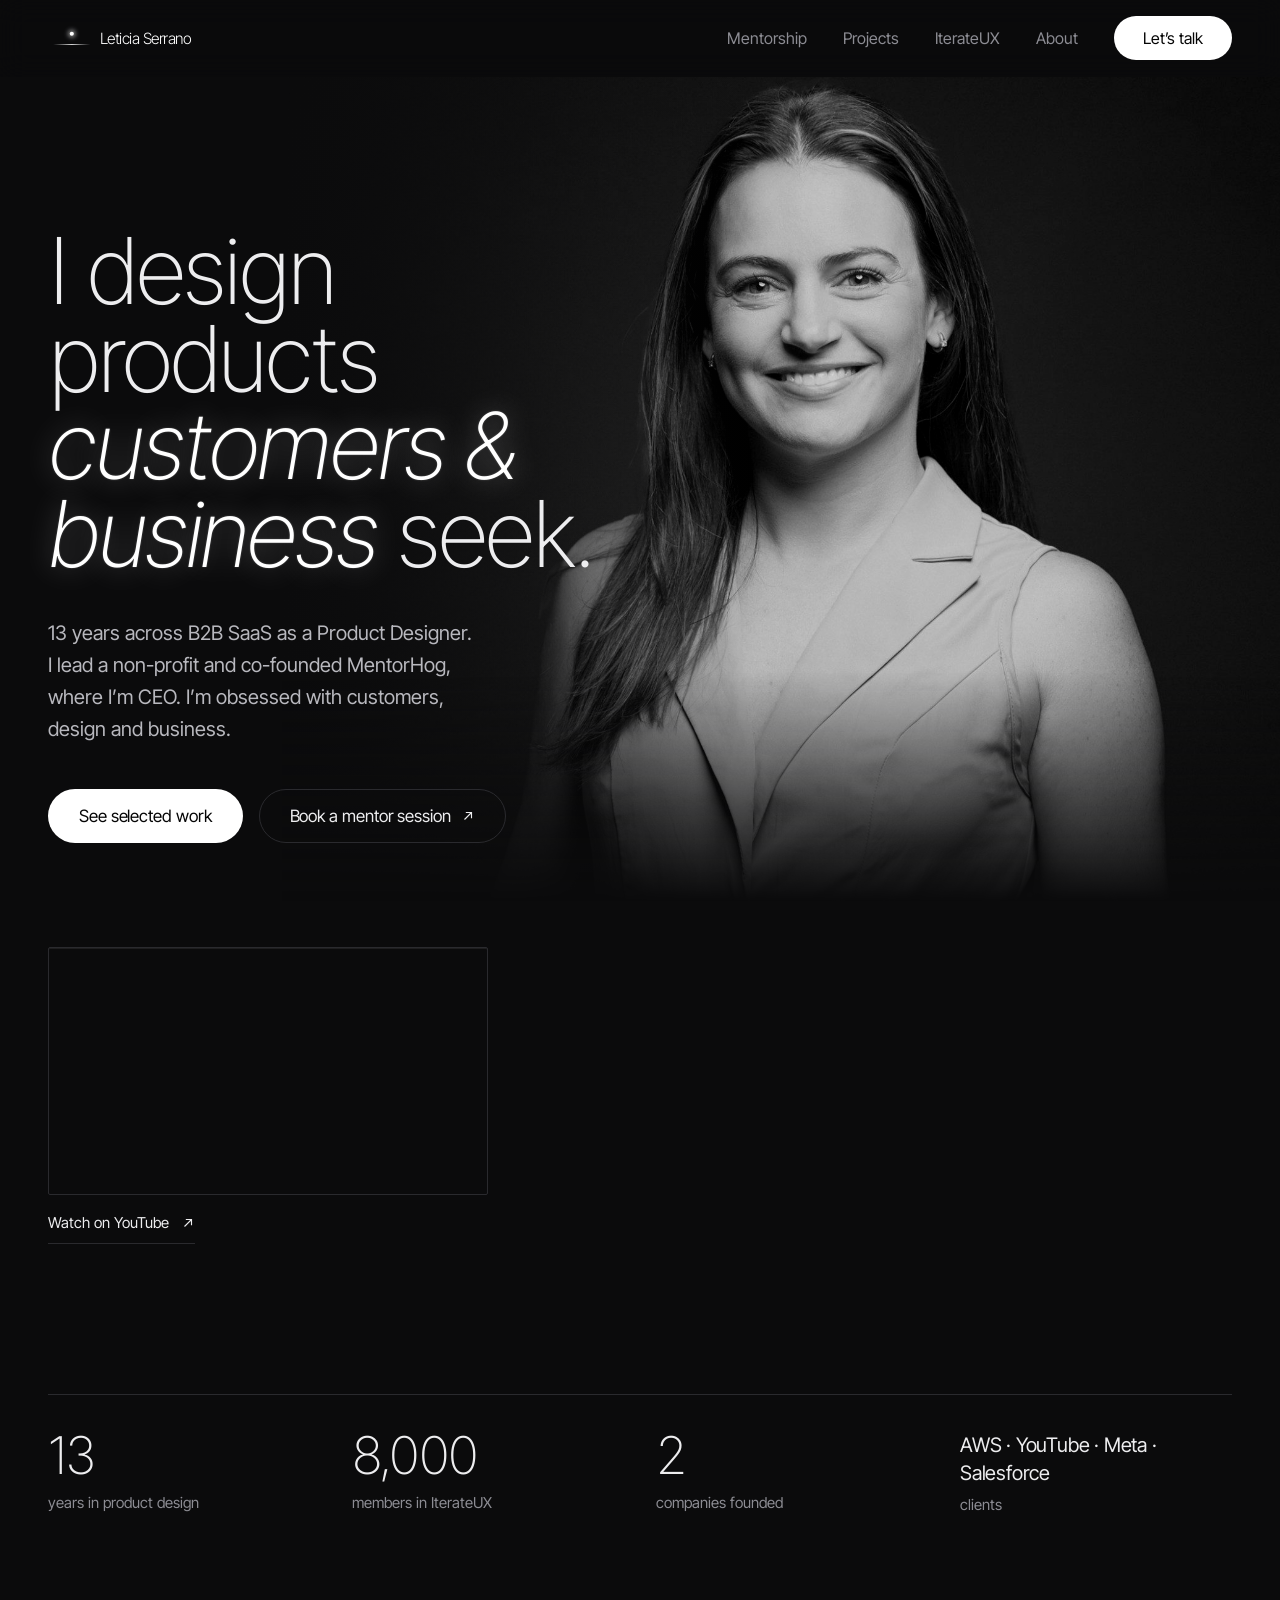
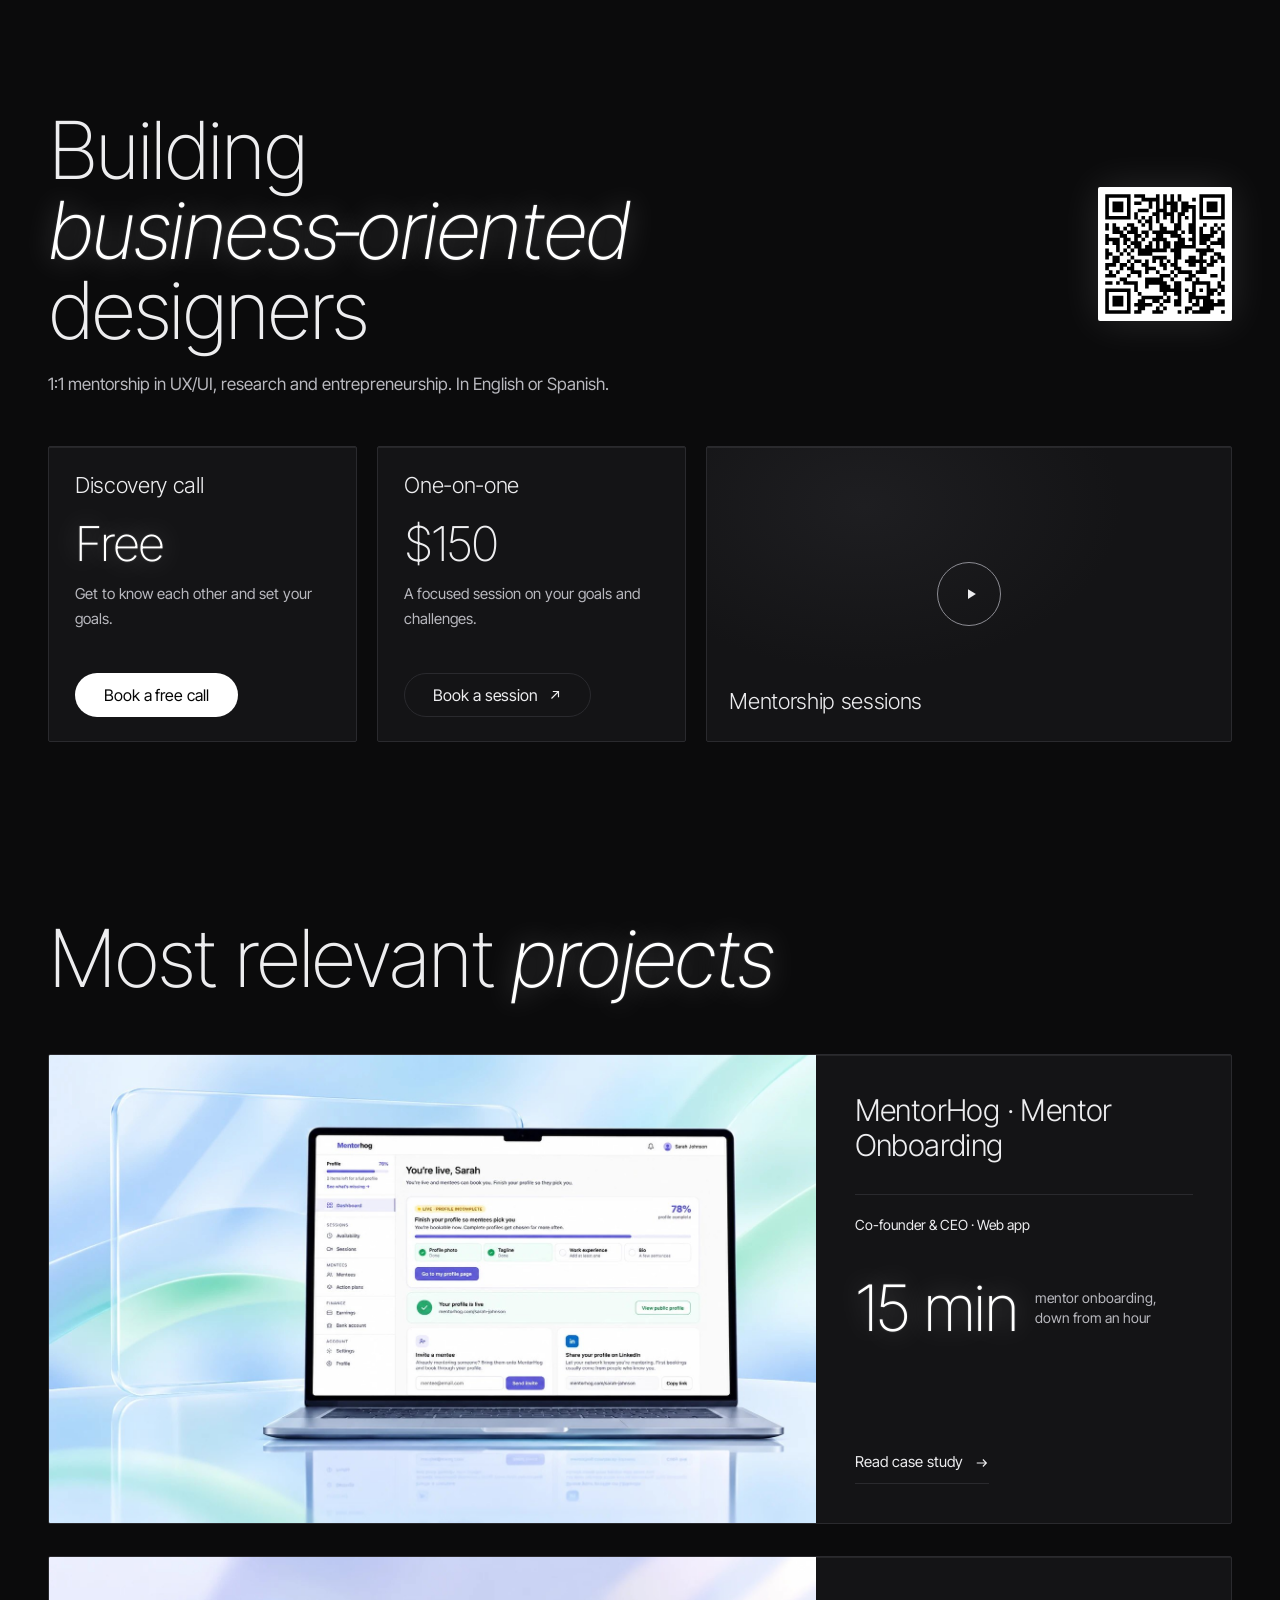
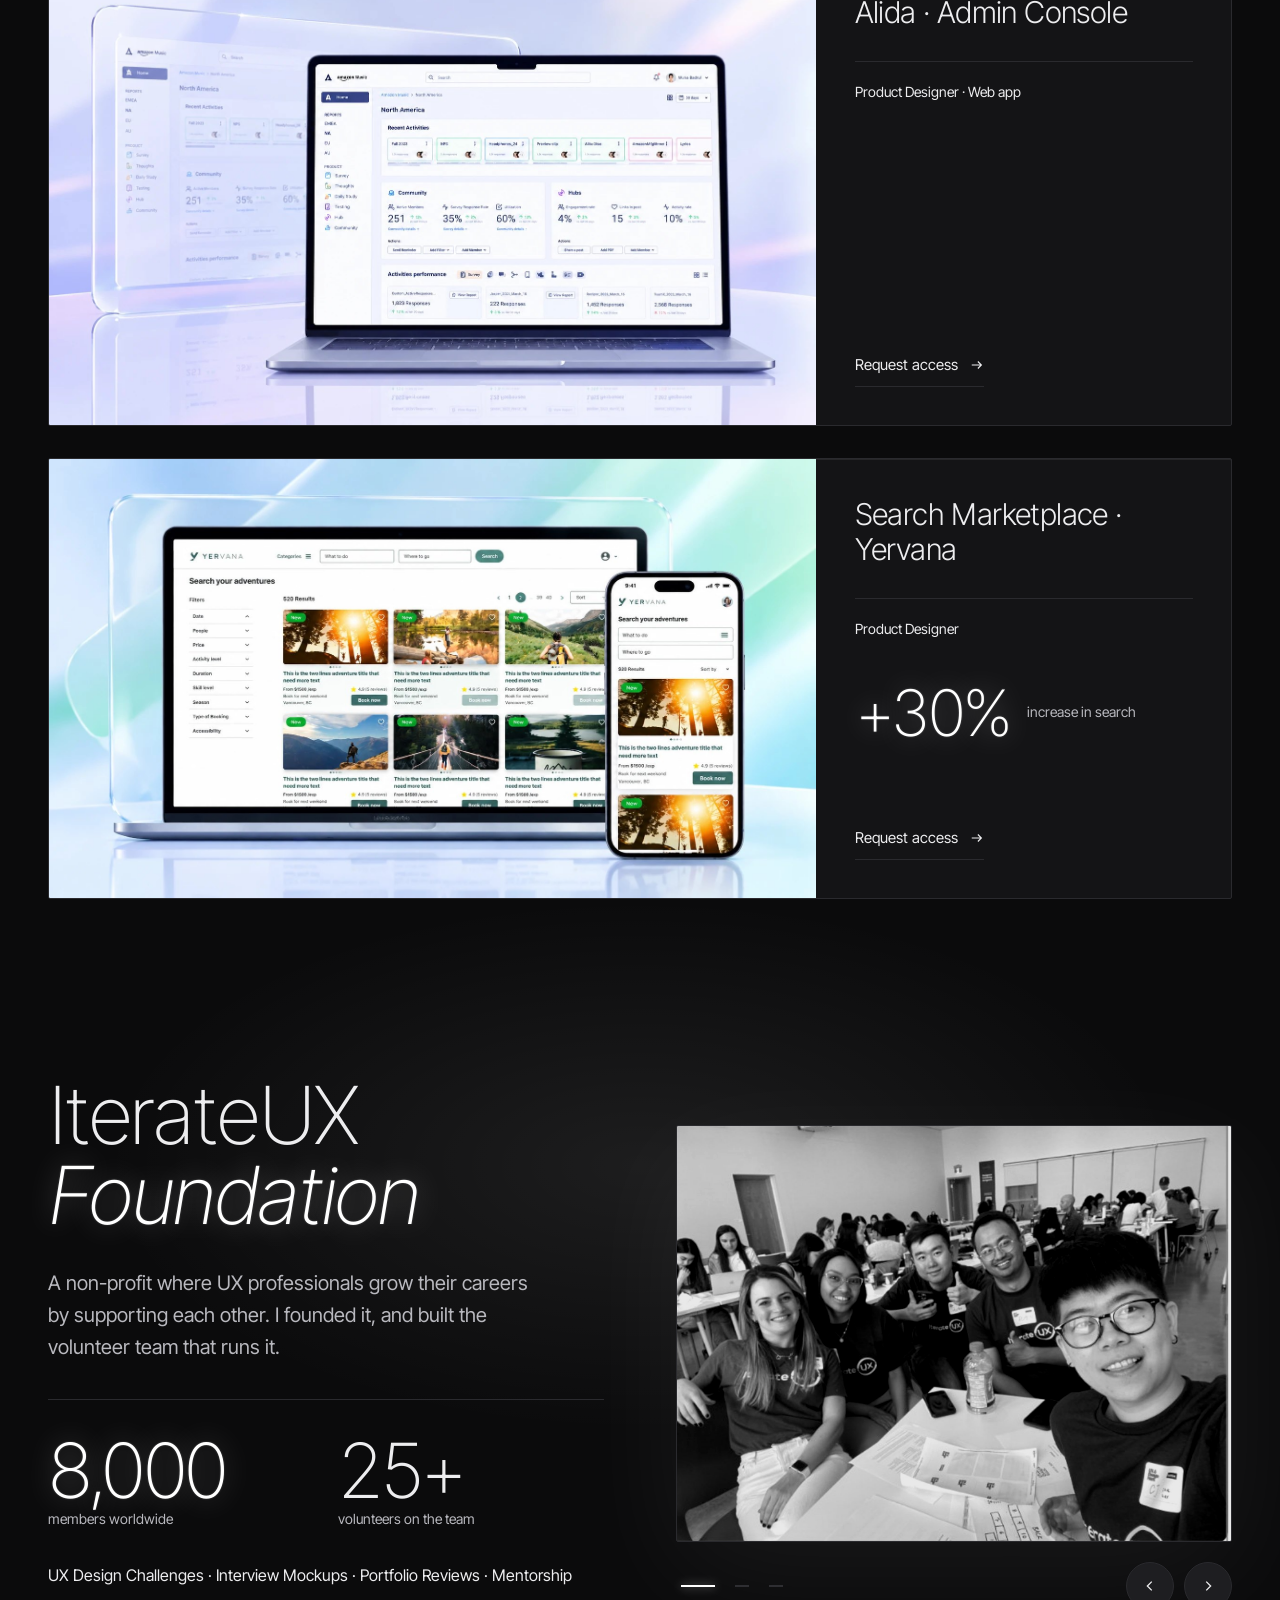
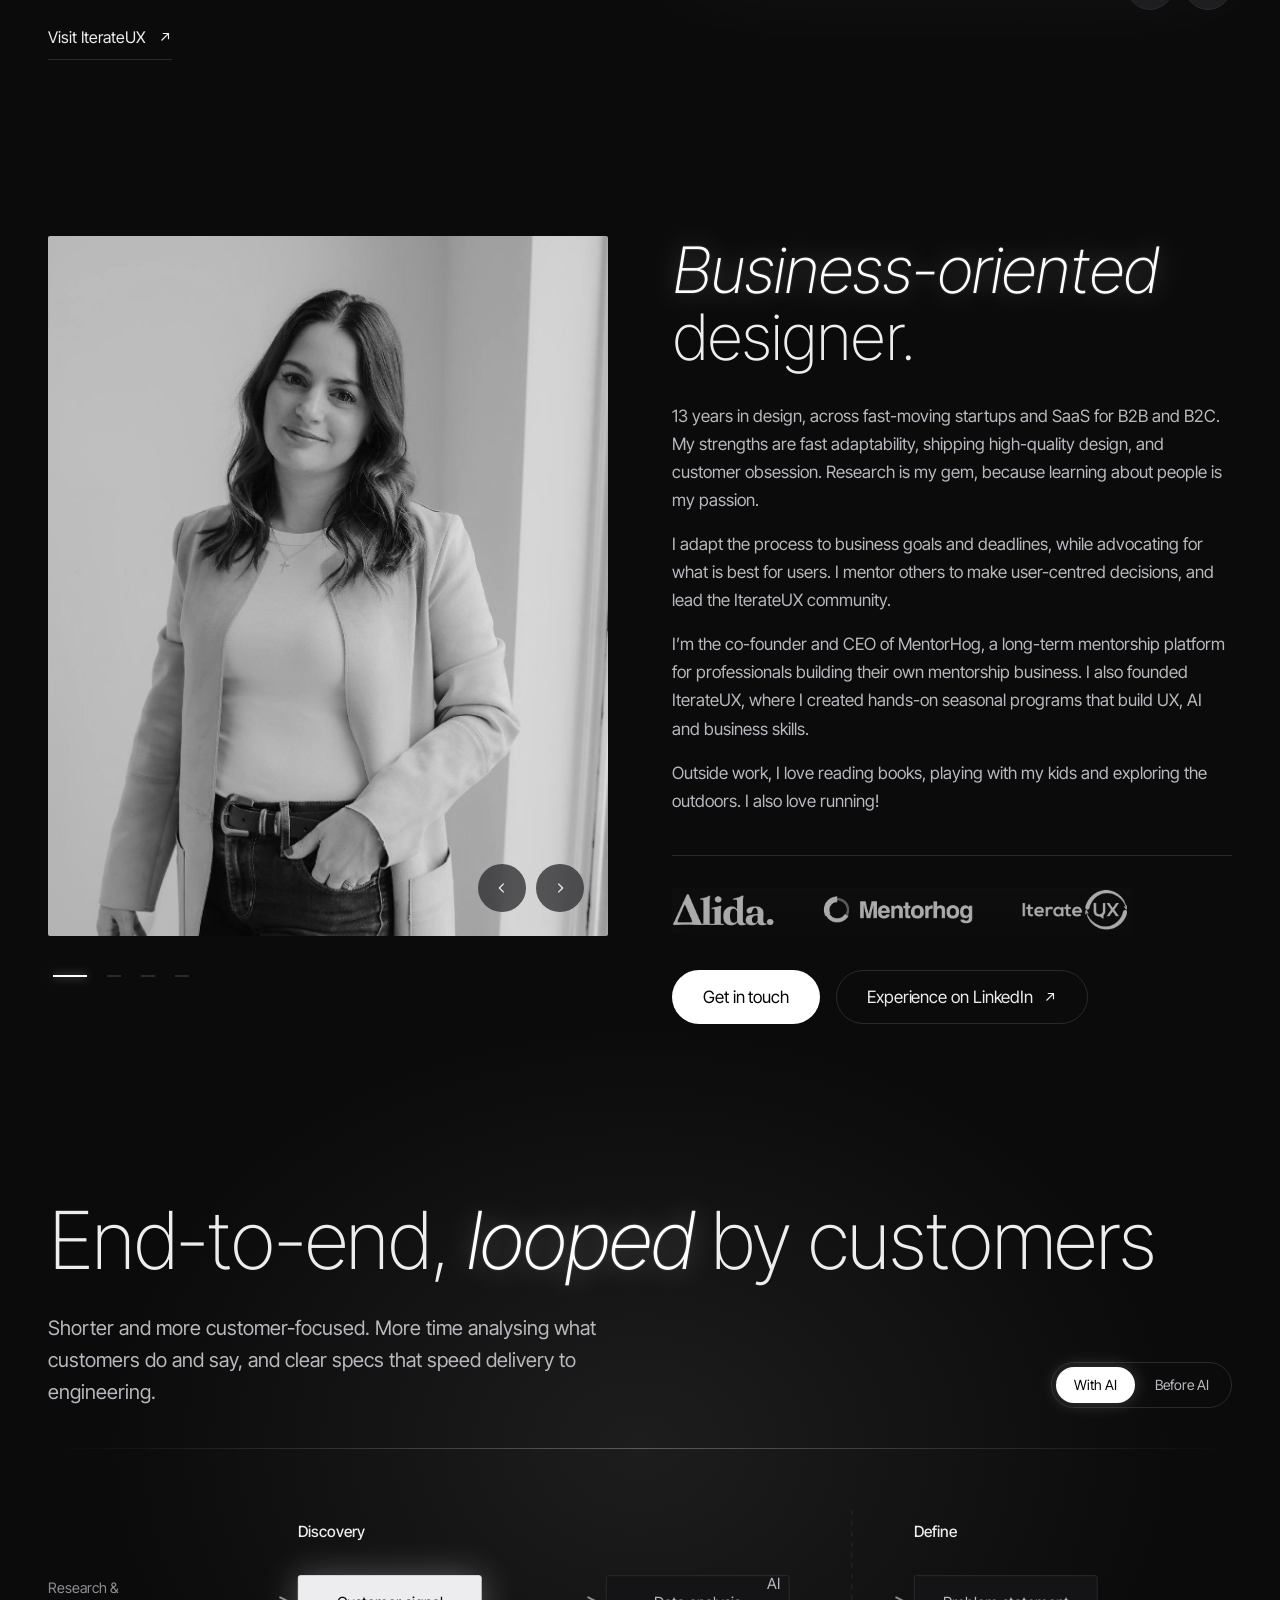
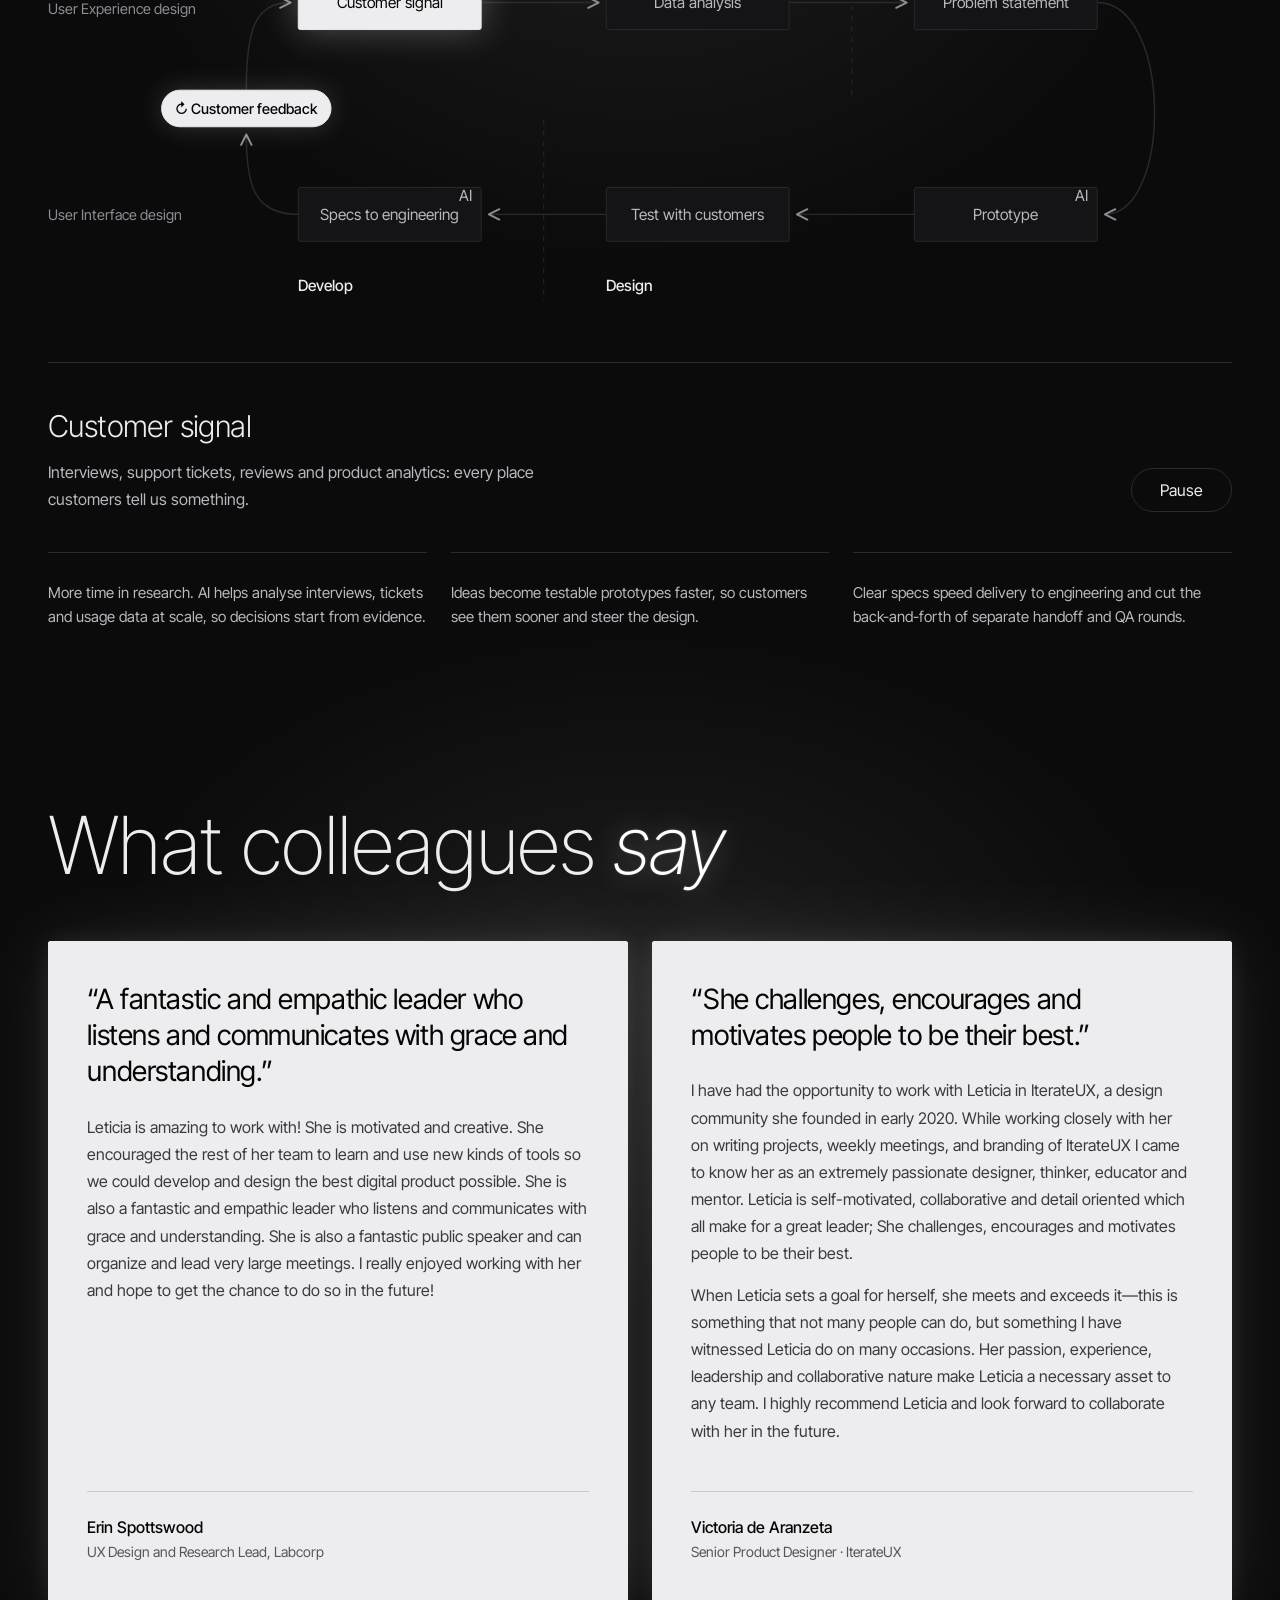
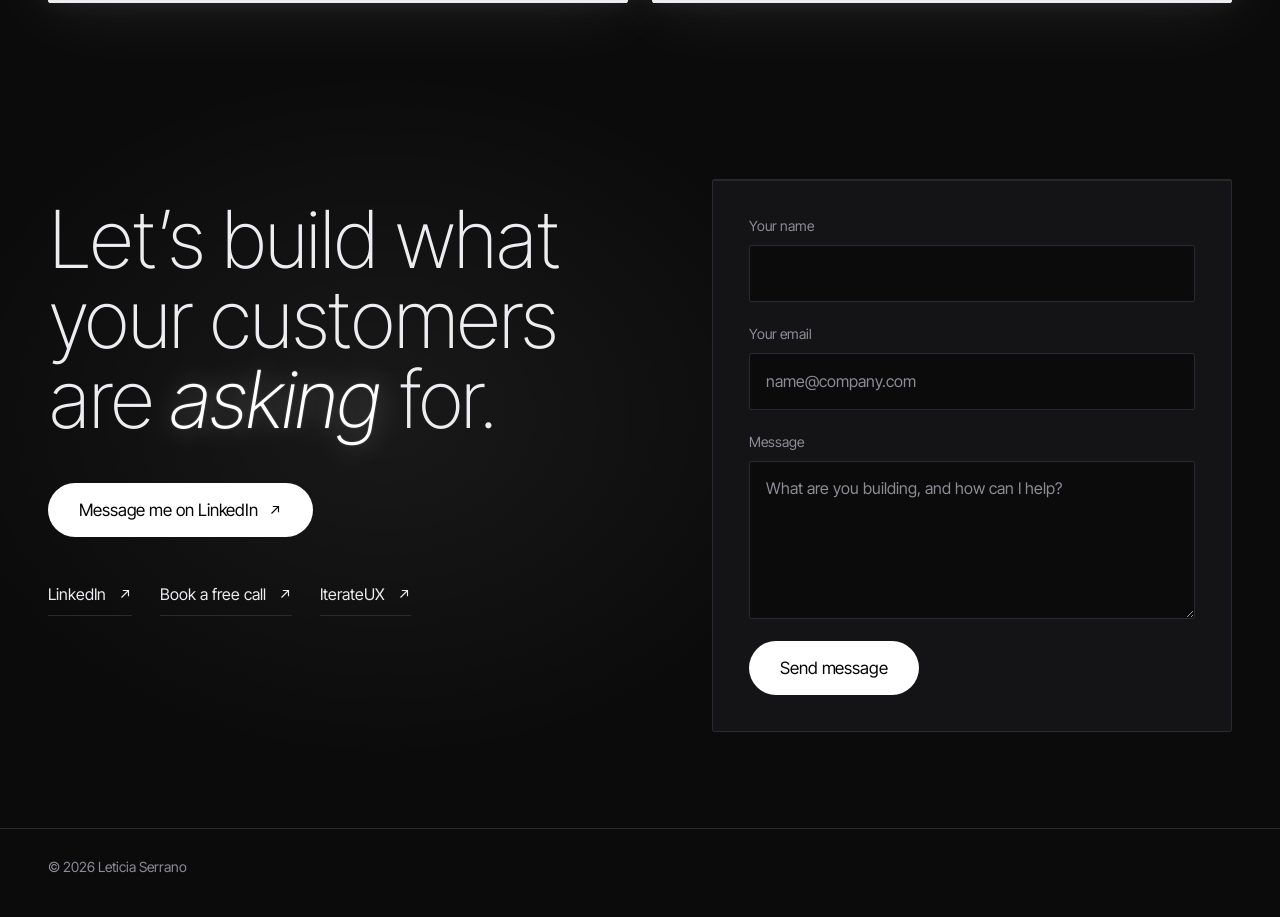
==== commit c6976f48: "feat: add logo and favicon Logo is inlined in the menu on every page so its text uses Inter Tight. C" ====
--- a/index.html
+++ b/index.html
@@ -6,6 +6,7 @@
   <title>Leticia Serrano</title>
   <meta name="description" content="Product designer with 13 years across B2B SaaS. I lead a non-profit and co-founded MentorHog, where I'm CEO. Obsessed with customers, design and business.">
   <meta name="theme-color" content="#0b0b0c">
+  <link rel="icon" href="favicon.ico" sizes="any">
   <meta property="og:title" content="Leticia Serrano: I design products customers &amp; business seek.">
   <meta property="og:description" content="13 years across B2B SaaS as a product designer. I lead a non-profit and co-founded MentorHog, where I'm CEO.">
   <meta property="og:type" content="website">
@@ -19,7 +20,7 @@
 
   <header class="nav">
     <div class="wrap nav__inner">
-      <a class="nav__brand" href="#top">Leticia Serrano</a>
+      <a class="nav__brand" href="#top"><svg class="nav__logo" focusable="false" xmlns="http://www.w3.org/2000/svg" viewBox="-10 -12 420 58" role="img" aria-label="Leticia Serrano"><defs><linearGradient id="beam2" x1="0" x2="1" y1="0" y2="0"><stop offset="0" stop-color="#FFFFFF" stop-opacity="0"/><stop offset="0.5" stop-color="#FFFFFF"/><stop offset="1" stop-color="#FFFFFF" stop-opacity="0"/></linearGradient><filter id="glow2" x="-100%" y="-100%" width="300%" height="300%"><feGaussianBlur stdDeviation="5"/></filter></defs><g transform="translate(0 4.7) scale(0.8)"><circle cx="45" cy="5" r="10" fill="#FFFFFF" opacity="0.45" filter="url(#glow2)"/><circle cx="45" cy="5" r="5" fill="#FFFFFF"/><rect x="0" y="30" width="90" height="2" fill="url(#beam2)"/></g><text x="90" y="28" font-family="'Inter Tight', Inter, system-ui, sans-serif" font-size="30" font-weight="300" letter-spacing="-1" fill="#FFFFFF">Leticia Serrano</text></svg></a>
       <button class="nav__toggle" type="button" aria-expanded="false" aria-controls="nav-links">Menu</button>
       <ul class="nav__links" id="nav-links">
         <li><a href="#mentoring">Mentorship</a></li>
--- a/assets/styles.css
+++ b/assets/styles.css
@@ -114,7 +114,8 @@
 }
 .nav.is-scrolled { border-bottom-color: var(--line); }
 .nav__inner { display: flex; align-items: center; justify-content: space-between; gap: 24px; height: 76px; }
-.nav__brand { font-size: 18px; letter-spacing: -.01em; color: var(--ink); white-space: nowrap; }
+.nav__brand { display: inline-flex; align-items: center; color: var(--ink); white-space: nowrap; }
+.nav__logo { display: block; height: 30px; width: auto; max-width: 62vw; }
 .nav__links { display: flex; align-items: center; gap: 36px; list-style: none; margin: 0; padding: 0; }
 .nav__links a:not(.btn) { color: var(--muted); font-size: 16px; transition: color .2s; }
 .nav__links a:not(.btn):hover, .nav__links a[aria-current="page"] { color: var(--ink); }
